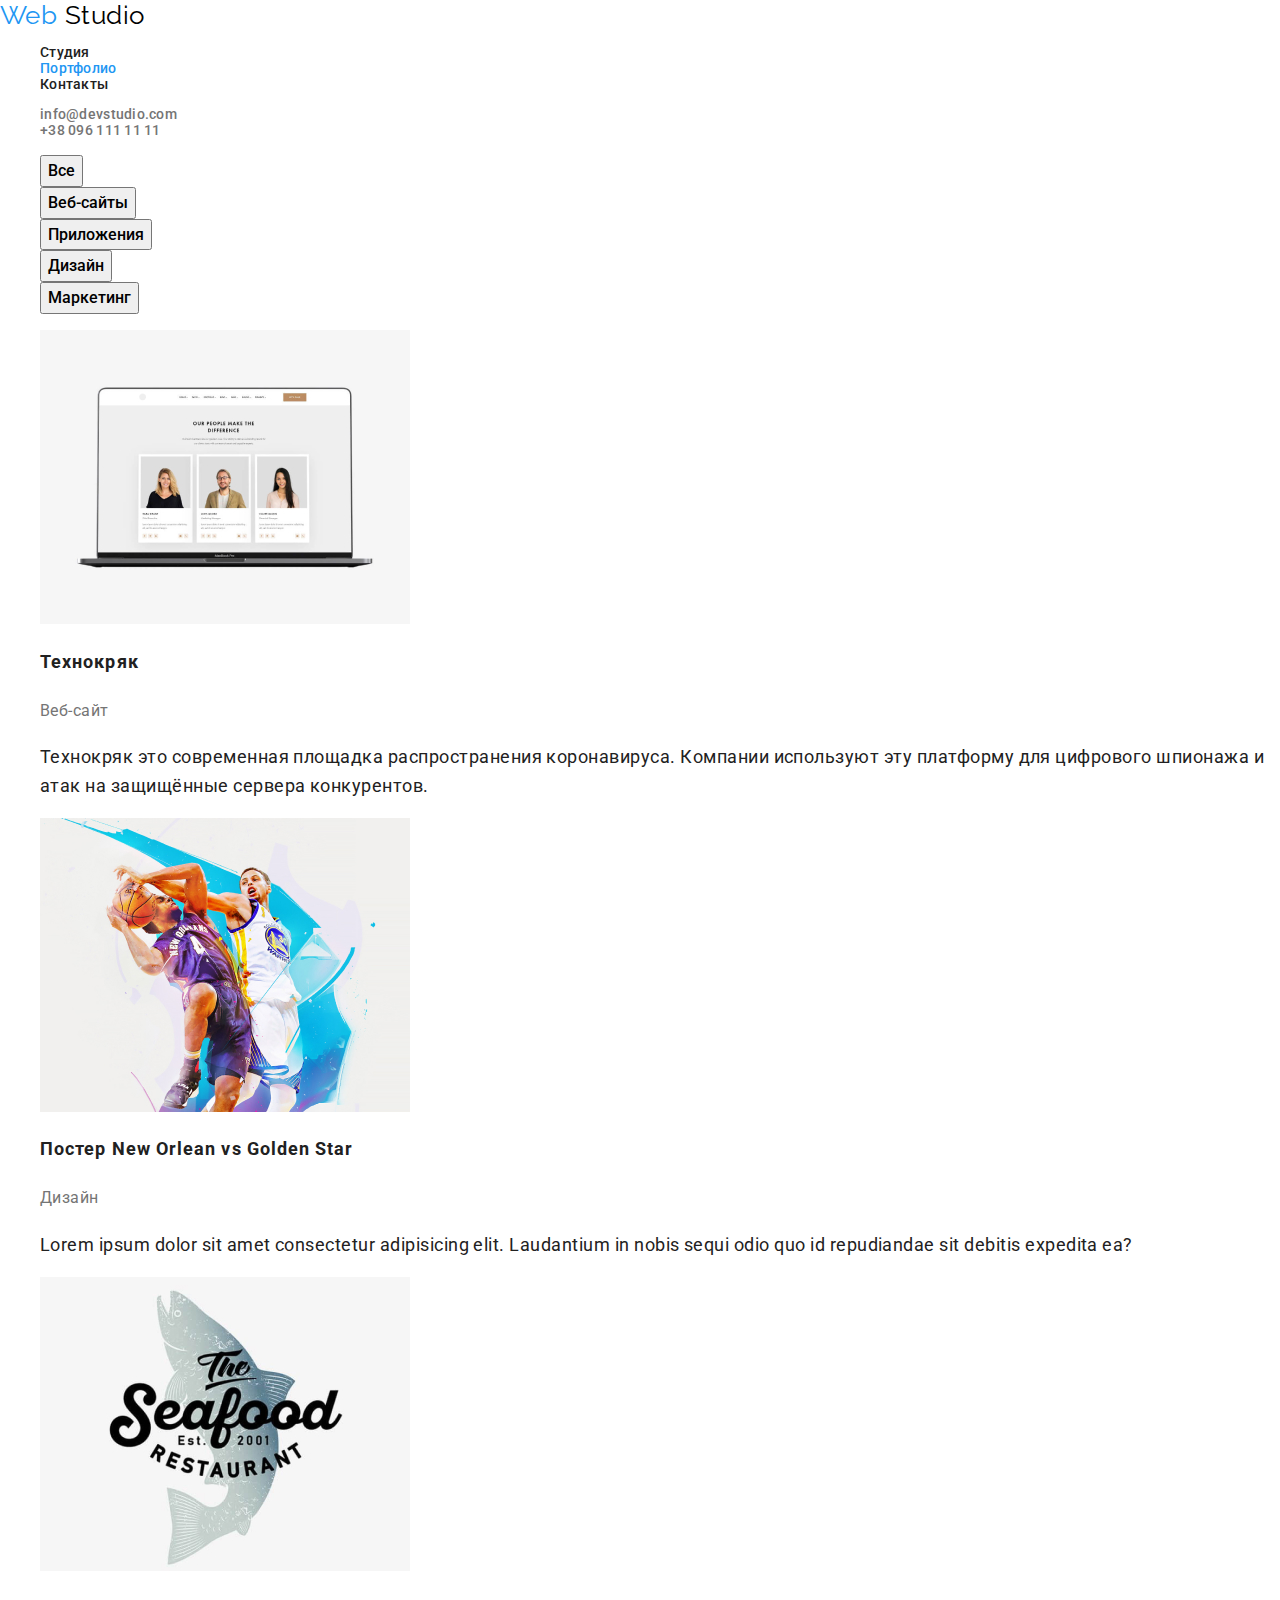
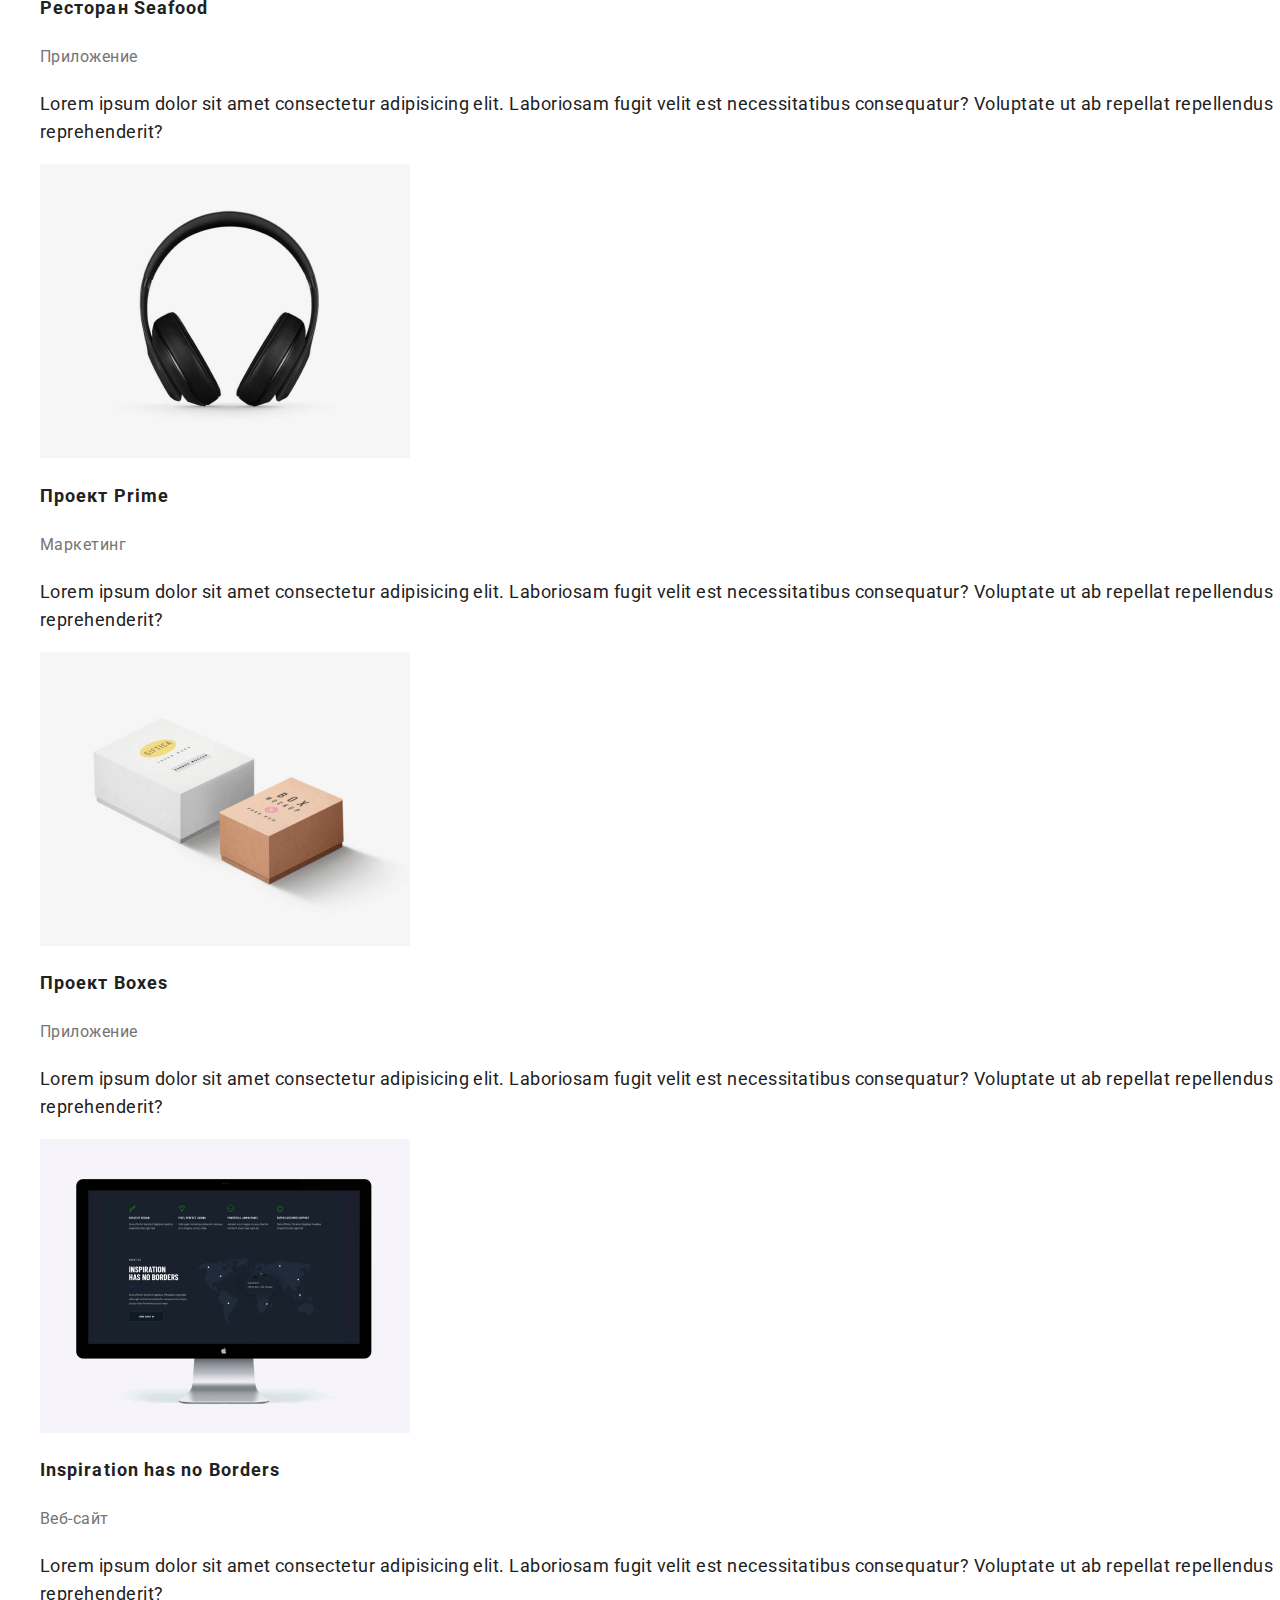
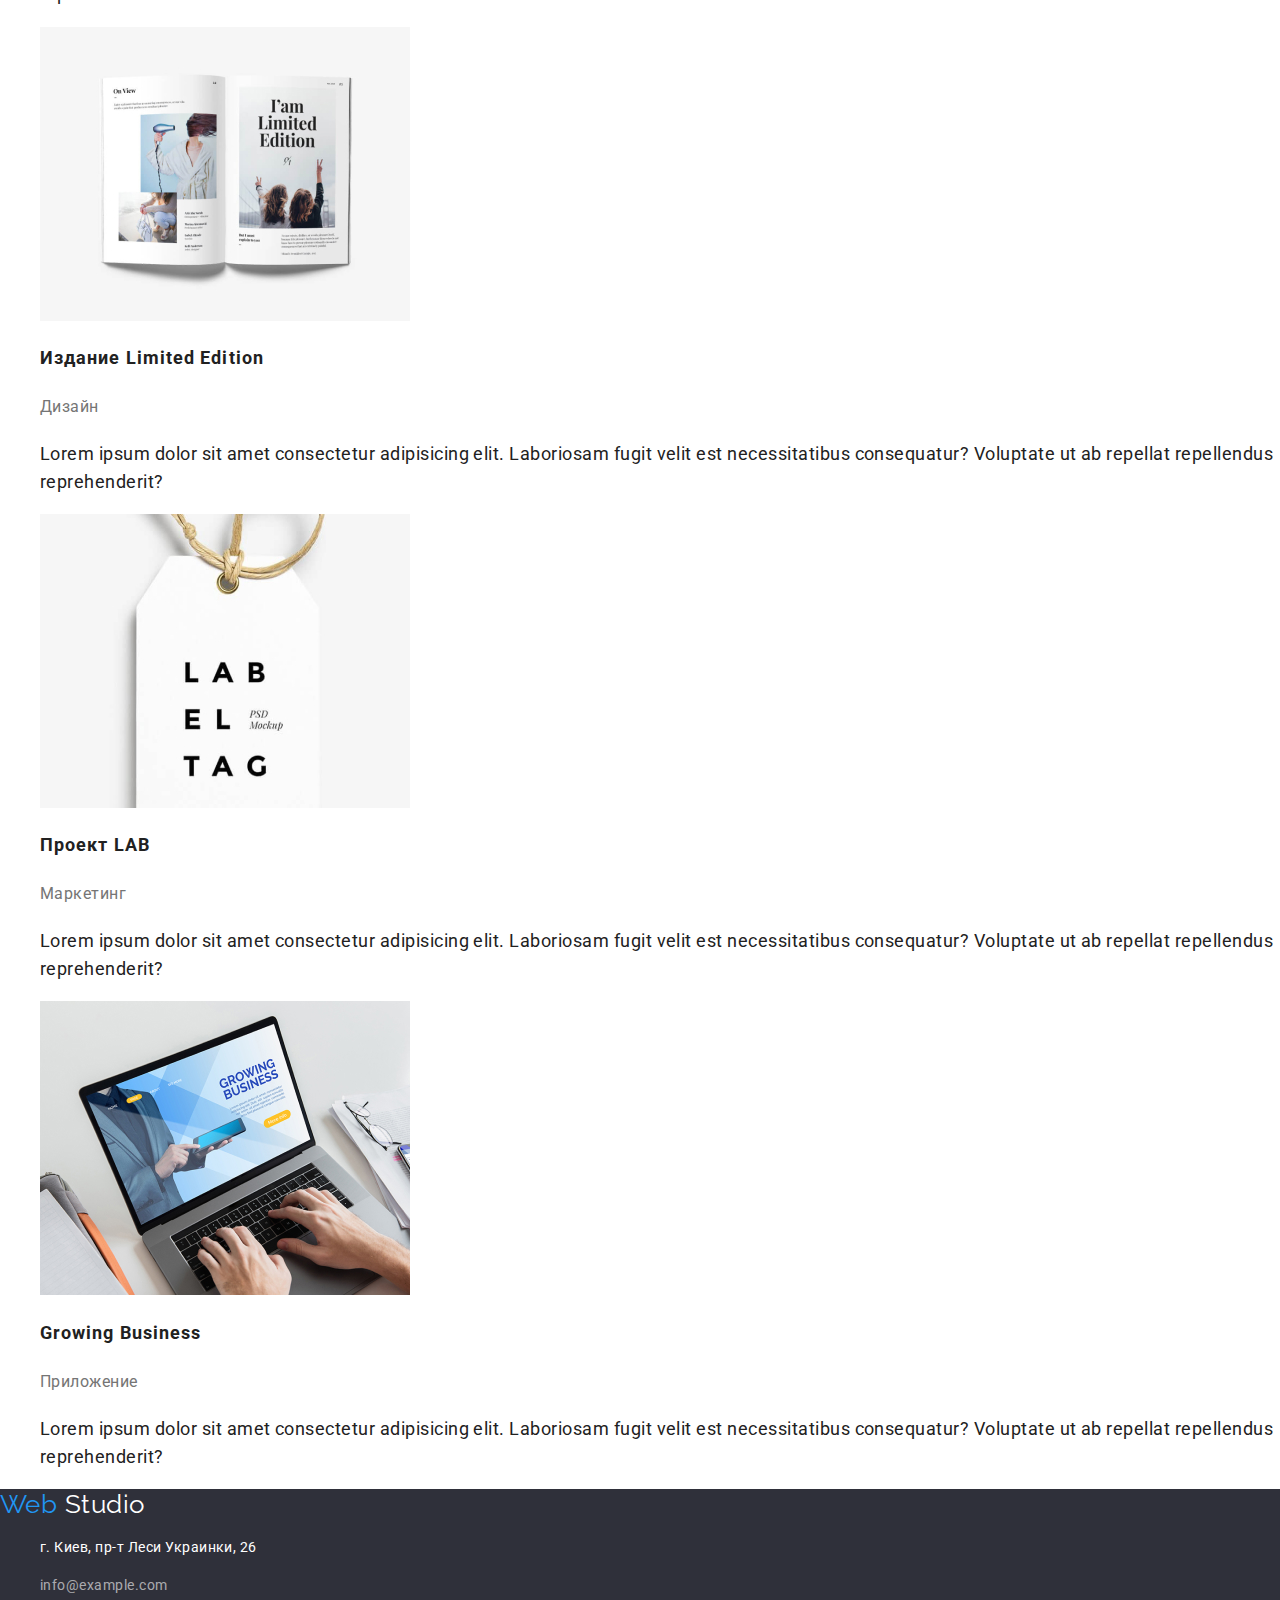
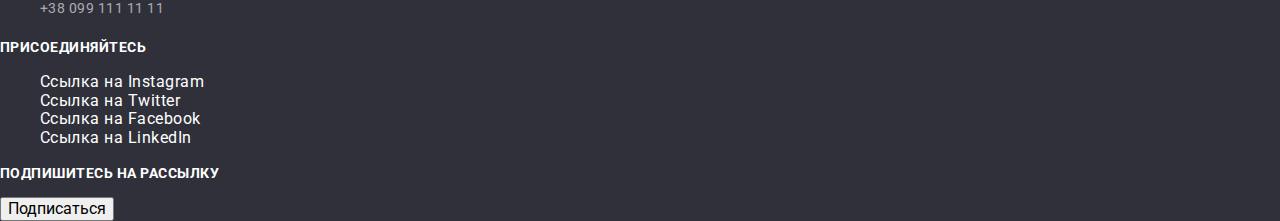
==== portfolio.html @ 8b7484df "Клонировала дз 2" ====
<!DOCTYPE html>
<html lang="ru">
	<head>
		<meta charset="UTF-8" />
		<meta name="viewport" content="width=device-width, initial-scale=1.0" />
		<title>Web Studio</title>
		<link
			href="https://fonts.googleapis.com/css2?family=Raleway:wght@700&family=Roboto:wght@400;500;700;900&display=swap"
			rel="stylesheet"
		/>
		<link rel="stylesheet" href="./css/normalize.css" />
		<link rel="stylesheet" href="./css/style.css" />
	</head>

	<body>
		<!-- Шапка сайта -->
		<header>
			<nav>
				<a href="./" class="logo">
					<span>Web</span>
					Studio
				</a>

				<ul class="nav list">
					<li><a href="./index.html" class="nav-link">Студия</a></li>
					<li><a href="./portfolio.html" class="nav-link current">Портфолио</a></li>
					<li><a href="#" class="nav-link">Контакты</a></li>
				</ul>
			</nav>

			<ul class="contacts list">
				<li>
					<a href="mailto:info@devstudio.com" class="contacts-link">info@devstudio.com</a>
				</li>
				<li>
					<a href="tel:+380961111111" class="contacts-link">+38 096 111 11 11</a>
				</li>
			</ul>
		</header>

		<!-- Основной контент -->
		<main>
			<section>
				<h1 hidden>Портфолио</h1>

				<ul class="list">
					<li><button type="button" class="filter-button">Все</button></li>
					<li><button type="button" class="filter-button">Веб-сайты</button></li>
					<li><button type="button" class="filter-button">Приложения</button></li>
					<li><button type="button" class="filter-button">Дизайн</button></li>
					<li><button type="button" class="filter-button">Маркетинг</button></li>
				</ul>

				<ul class="list">
					<li>
						<a href="#" class="project-card">
							<img src="./img/portfolio/технокряк.jpg" alt="Пример работы Технокряк" width="370" />
							<h2 class="project-title">Технокряк</h2>
							<p class="project-feature">Веб-сайт</p>
							<p class="project-text">
								Технокряк это современная площадка распространения коронавируса. Компании используют эту платформу для
								цифрового шпионажа и атак на защищённые сервера конкурентов.
							</p>
						</a>
					</li>
					<li>
						<a href="#" class="project-card">
							<img
								src="./img/portfolio/постер-new-orlean-vs-golden-star.jpg"
								alt="Пример работы Постер New Orlean vs Golden Star"
								width="370"
							/>
							<h2 class="project-title">Постер New Orlean vs Golden Star</h2>
							<p class="project-feature">Дизайн</p>
							<p class="project-text">
								Lorem ipsum dolor sit amet consectetur adipisicing elit. Laudantium in nobis sequi odio quo id
								repudiandae sit debitis expedita ea?
							</p>
						</a>
					</li>
					<li>
						<a href="#" class="project-card">
							<img src="./img/portfolio/ресторан-seafood.jpg" alt="Пример работы Ресторан Seafood" width="370" />
							<h2 class="project-title">Ресторан Seafood</h2>
							<p class="project-feature">Приложение</p>
							<p class="project-text">
								Lorem ipsum dolor sit amet consectetur adipisicing elit. Laboriosam fugit velit est necessitatibus
								consequatur? Voluptate ut ab repellat repellendus reprehenderit?
							</p>
						</a>
					</li>
					<li>
						<a href="#" class="project-card">
							<img src="./img/portfolio/проект-prime.jpg" alt="Пример работы Проект Prime" width="370" />
							<h2 class="project-title">Проект Prime</h2>
							<p class="project-feature">Маркетинг</p>
							<p class="project-text">
								Lorem ipsum dolor sit amet consectetur adipisicing elit. Laboriosam fugit velit est necessitatibus
								consequatur? Voluptate ut ab repellat repellendus reprehenderit?
							</p>
						</a>
					</li>
					<li>
						<a href="#" class="project-card">
							<img src="./img/portfolio/проект-boxes.jpg" alt="Пример работы Проект Boxes" width="370" />
							<h2 class="project-title">Проект Boxes</h2>
							<p class="project-feature">Приложение</p>
							<p class="project-text">
								Lorem ipsum dolor sit amet consectetur adipisicing elit. Laboriosam fugit velit est necessitatibus
								consequatur? Voluptate ut ab repellat repellendus reprehenderit?
							</p>
						</a>
					</li>
					<li>
						<a href="#" class="project-card">
							<img
								src="./img/portfolio/inspiration-has-no-borders.jpg"
								alt="Пример работы Inspiration has no Borders"
								width="370"
							/>
							<h2 class="project-title">Inspiration has no Borders</h2>
							<p class="project-feature">Веб-сайт</p>
							<p class="project-text">
								Lorem ipsum dolor sit amet consectetur adipisicing elit. Laboriosam fugit velit est necessitatibus
								consequatur? Voluptate ut ab repellat repellendus reprehenderit?
							</p>
						</a>
					</li>
					<li>
						<a href="#" class="project-card">
							<img
								src="./img/portfolio/издание-limited-edition.jpg"
								alt="Пример работы Издание Limited Edition"
								width="370"
							/>
							<h2 class="project-title">Издание Limited Edition</h2>
							<p class="project-feature">Дизайн</p>
							<p class="project-text">
								Lorem ipsum dolor sit amet consectetur adipisicing elit. Laboriosam fugit velit est necessitatibus
								consequatur? Voluptate ut ab repellat repellendus reprehenderit?
							</p>
						</a>
					</li>
					<li>
						<a href="#" class="project-card">
							<img src="./img/portfolio/проект-lab.jpg" alt="Пример работы Проект LAB" width="370" />
							<h2 class="project-title">Проект LAB</h2>
							<p class="project-feature">Маркетинг</p>
							<p class="project-text">
								Lorem ipsum dolor sit amet consectetur adipisicing elit. Laboriosam fugit velit est necessitatibus
								consequatur? Voluptate ut ab repellat repellendus reprehenderit?
							</p>
						</a>
					</li>
					<li>
						<a href="#" class="project-card">
							<img src="./img/portfolio/growing-business.jpg" alt="Пример работы Growing Business" width="370" />
							<h2 class="project-title">Growing Business</h2>
							<p class="project-feature">Приложение</p>
							<p class="project-text">
								Lorem ipsum dolor sit amet consectetur adipisicing elit. Laboriosam fugit velit est necessitatibus
								consequatur? Voluptate ut ab repellat repellendus reprehenderit?
							</p>
						</a>
					</li>
				</ul>
			</section>
		</main>

		<!-- Футер -->
		<footer class="footer">
			<div>
				<a href="./" class="logo">
					<span>Web</span>
					Studio
				</a>

				<address>
					<ul class="list">
						<li>
							<p class="address">г. Киев, пр-т Леси Украинки, 26</p>
						</li>
						<li><a href="mailto:info@example.com" class="address-link">info@example.com</a></li>
						<li><a href="tel:+380991111111" class="address-link">+38 099 111 11 11</a></li>
					</ul>
				</address>
			</div>

			<div>
				<p class="social">Присоединяйтесь</p>
				<ul class="list">
					<li>
						<a href="#" target="_blank" rel="noreferrer noopener" aria-label="Instagram" class="social-link">
							Ссылка на Instagram
						</a>
					</li>
					<li>
						<a href="#" target="_blank" rel="noreferrer noopener" aria-label="Twitter" class="social-link">
							Ссылка на Twitter
						</a>
					</li>
					<li>
						<a href="#" target="_blank" rel="noreferrer noopener" aria-label="Facebook" class="social-link">
							Ссылка на Facebook
						</a>
					</li>
					<li>
						<a href="#" target="_blank" rel="noreferrer noopener" aria-label="LinkedIn" class="social-link">
							Ссылка на LinkedIn
						</a>
					</li>
				</ul>
			</div>

			<div>
				<p class="social">Подпишитесь на рассылку</p>
				<button type="button" class="subscription-button">Подписаться</button>
			</div>
		</footer>
	</body>
</html>
---- css/style.css ----
:root {
	--basic-text-color: #757575;
	--white-text-color: #ffffff;
	--title-text-color: #212121;
	--accent-color: #2196f3;
	--black-accent-logo-color: #000000;
	--footer-contacts-color: rgba(255, 255, 255, 0.6);
	--basic-background-color: #ffffff;
	--accent-background-color: #f5f4fa;
	--footer-background-color: #2f303a;
}

body {
	font-family: "Roboto", sans-serif;
	letter-spacing: 0.03em;

	background-color: var(--basic-background-color);
}

/* Логотип */
.logo {
	font-family: "Raleway", sans-serif;
	font-size: 26px;
	line-height: 1.19;

	text-decoration: none;

	color: var(--black-accent-logo-color);
}

.logo span {
	color: var(--accent-color);
}

footer .logo {
	color: var(--white-text-color);
}

/* Навигация */
.nav,
.contacts {
	font-weight: 500;
	font-size: 14px;
	line-height: 1.14;
	letter-spacing: 0.02em;
}

.list {
	list-style: none;
}

.contacts-link,
.nav-link,
.social-link,
.team-link,
.button {
	text-decoration: none;
}

.nav-link {
	color: var(--title-text-color);
}

.nav-link.current {
	color: var(--accent-color);
}

.contacts-link,
.team-link {
	color: var(--basic-text-color);
}

.nav-link:hover,
.nav-link:focus,
.contacts-link:hover,
.contacts-link:focus,
.team-link:hover,
.team-link:focus,
.clients-link:hover,
.social-link:hover,
.social-link:focus {
	color: var(--accent-color);
}

/* Герой */
.hero,
.footer {
	background: var(--footer-background-color);
}

.hero-title {
	font-weight: 900;
	font-size: 44px;
	line-height: 1.36;

	text-align: center;
	letter-spacing: 0.06em;
	text-transform: uppercase;

	color: var(--white-text-color);
}

.button {
	font-family: inherit;
	font-weight: 700;
	font-size: 16px;
	line-height: 1.87;

	text-align: center;
	letter-spacing: 0.06em;

	color: var(--white-text-color);
	background: var(--accent-color);
}

/* Преимущества */
.advantages-title {
	font-weight: 700;
	font-size: 14px;
	line-height: 1.14;
	text-transform: uppercase;

	color: var(--title-text-color);
}

.advantages-text {
	font-weight: 400;
	font-size: 14px;
	line-height: 1.71;

	color: var(--basic-text-color);
}

/*  Деятельность */
.section-title {
	font-weight: 700;
	font-size: 36px;
	line-height: 1.17;
	text-align: center;

	color: var(--title-text-color);
}

.work-item {
	font-weight: 700;
	font-size: 14px;
	line-height: 1.14;
	text-align: center;
	text-transform: uppercase;

	color: var(--white-text-color);
	background: var(--footer-background-color);
}

/* Наша команда */
.team-name {
	font-weight: 500;
	font-size: 16px;
	line-height: 1.19;

	text-align: center;

	color: var(--title-text-color);
}

.team-specialty {
	font-weight: 400;
	font-size: 16px;
	line-height: 1.19;

	text-align: center;

	color: var(--basic-text-color);
}

/* Страница Портфолио */
.filter-button {
	font-family: inherit;
	font-weight: 500;
	font-size: 16px;
	line-height: 1.62;

	text-align: center;

	color: var(--title-text-colo);
}

.filter-button:hover,
.filter-button:focus {
	color: var(--white-text-color);
	background: var(--accent-color);
}
/* Галлерея Портфолио */

.project-card {
	text-decoration: none;
}
.project-title {
	font-weight: 700;
	font-size: 18px;
	line-height: 2;
	letter-spacing: 0.06em;

	color: var(--title-text-color);
}

.project-feature {
	font-weight: 400;
	font-size: 16px;
	line-height: 1.87;

	color: var(--basic-text-color);
}

.project-text {
	font-weight: 400;
	font-size: 18px;
	line-height: 1.56;

	color: var(--title-text-color);
}

/* Футер */

.address {
	font-style: normal;
	font-weight: 400;
	font-size: 14px;
	line-height: 1.71;

	color: var(--white-text-color);
}

.address-link {
	font-style: normal;
	font-weight: 400;
	font-size: 14px;
	line-height: 1.71;

	text-decoration: none;

	color: rgba(255, 255, 255, 0.6);
}

.social {
	font-weight: 700;
	font-size: 14px;
	line-height: 1.43;
	text-transform: uppercase;

	color: var(--white-text-color);
}

.social-link {
	color: var(--white-text-color);
}
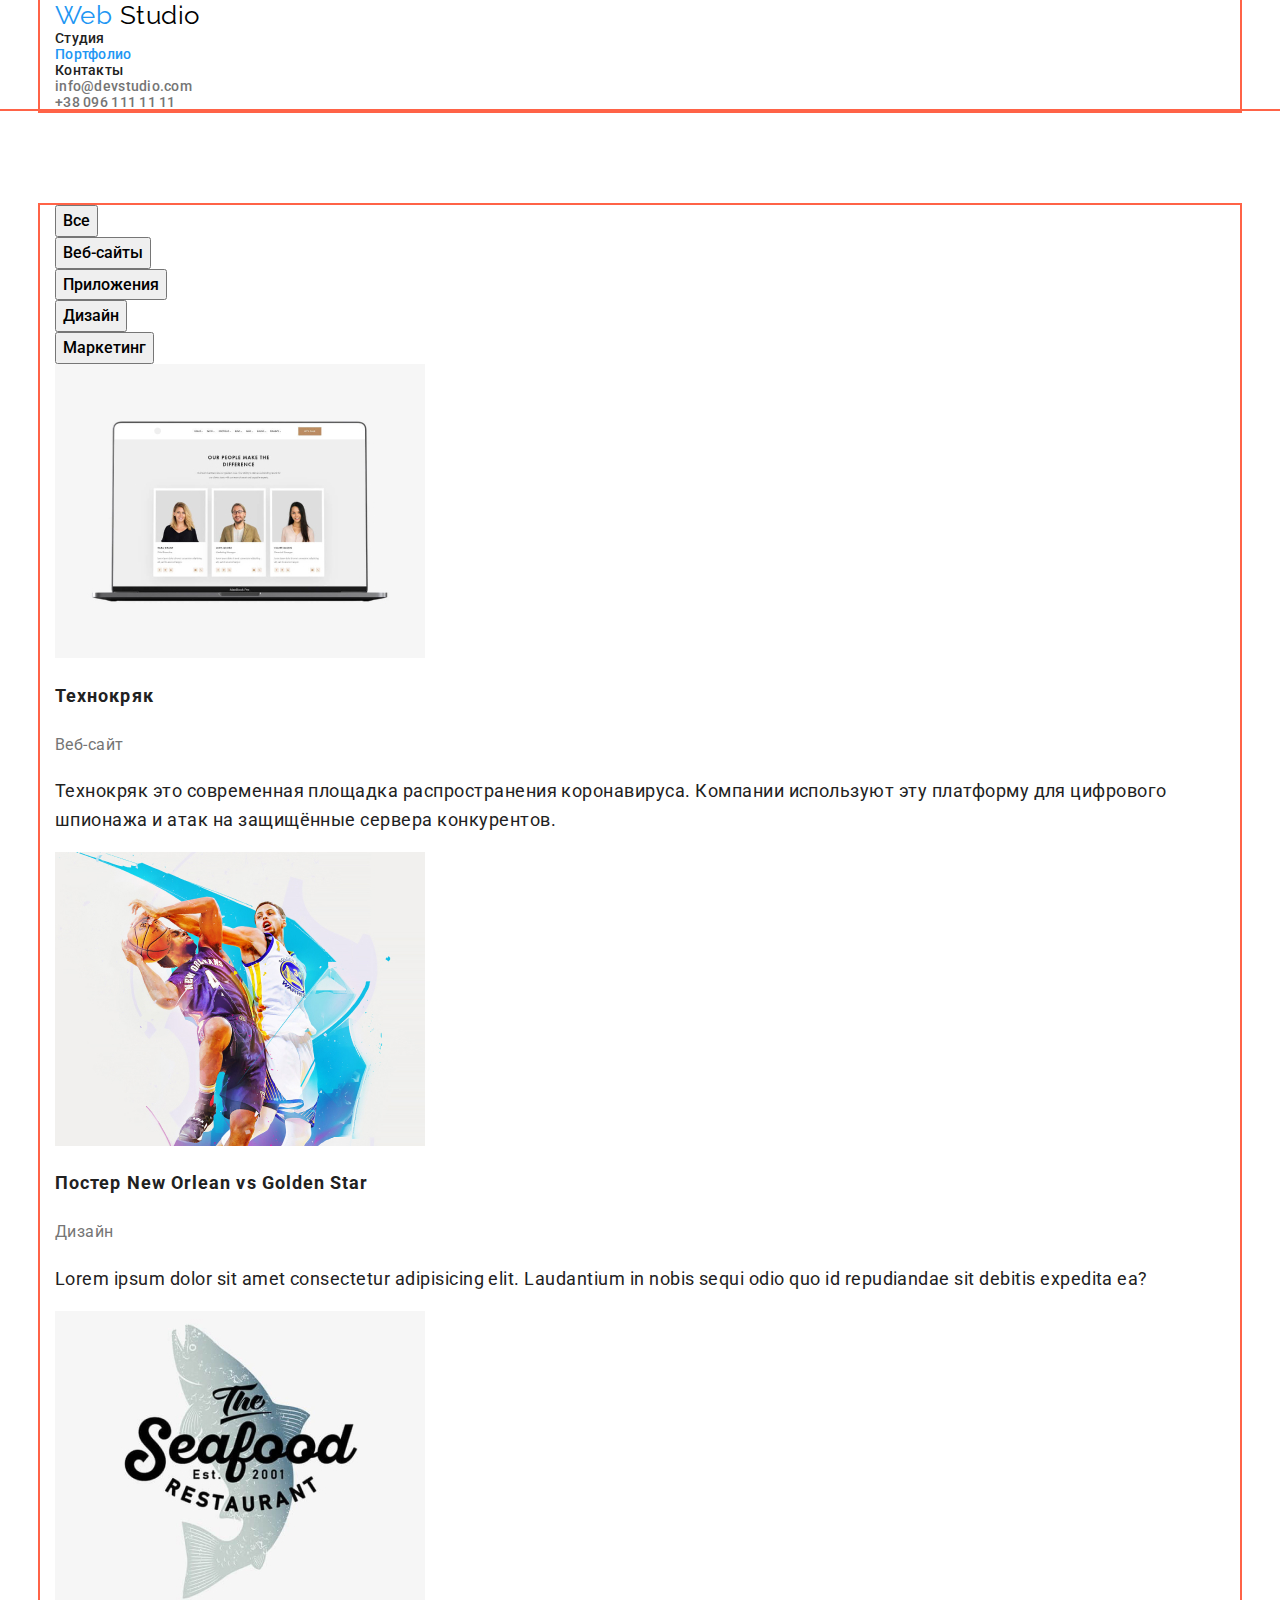
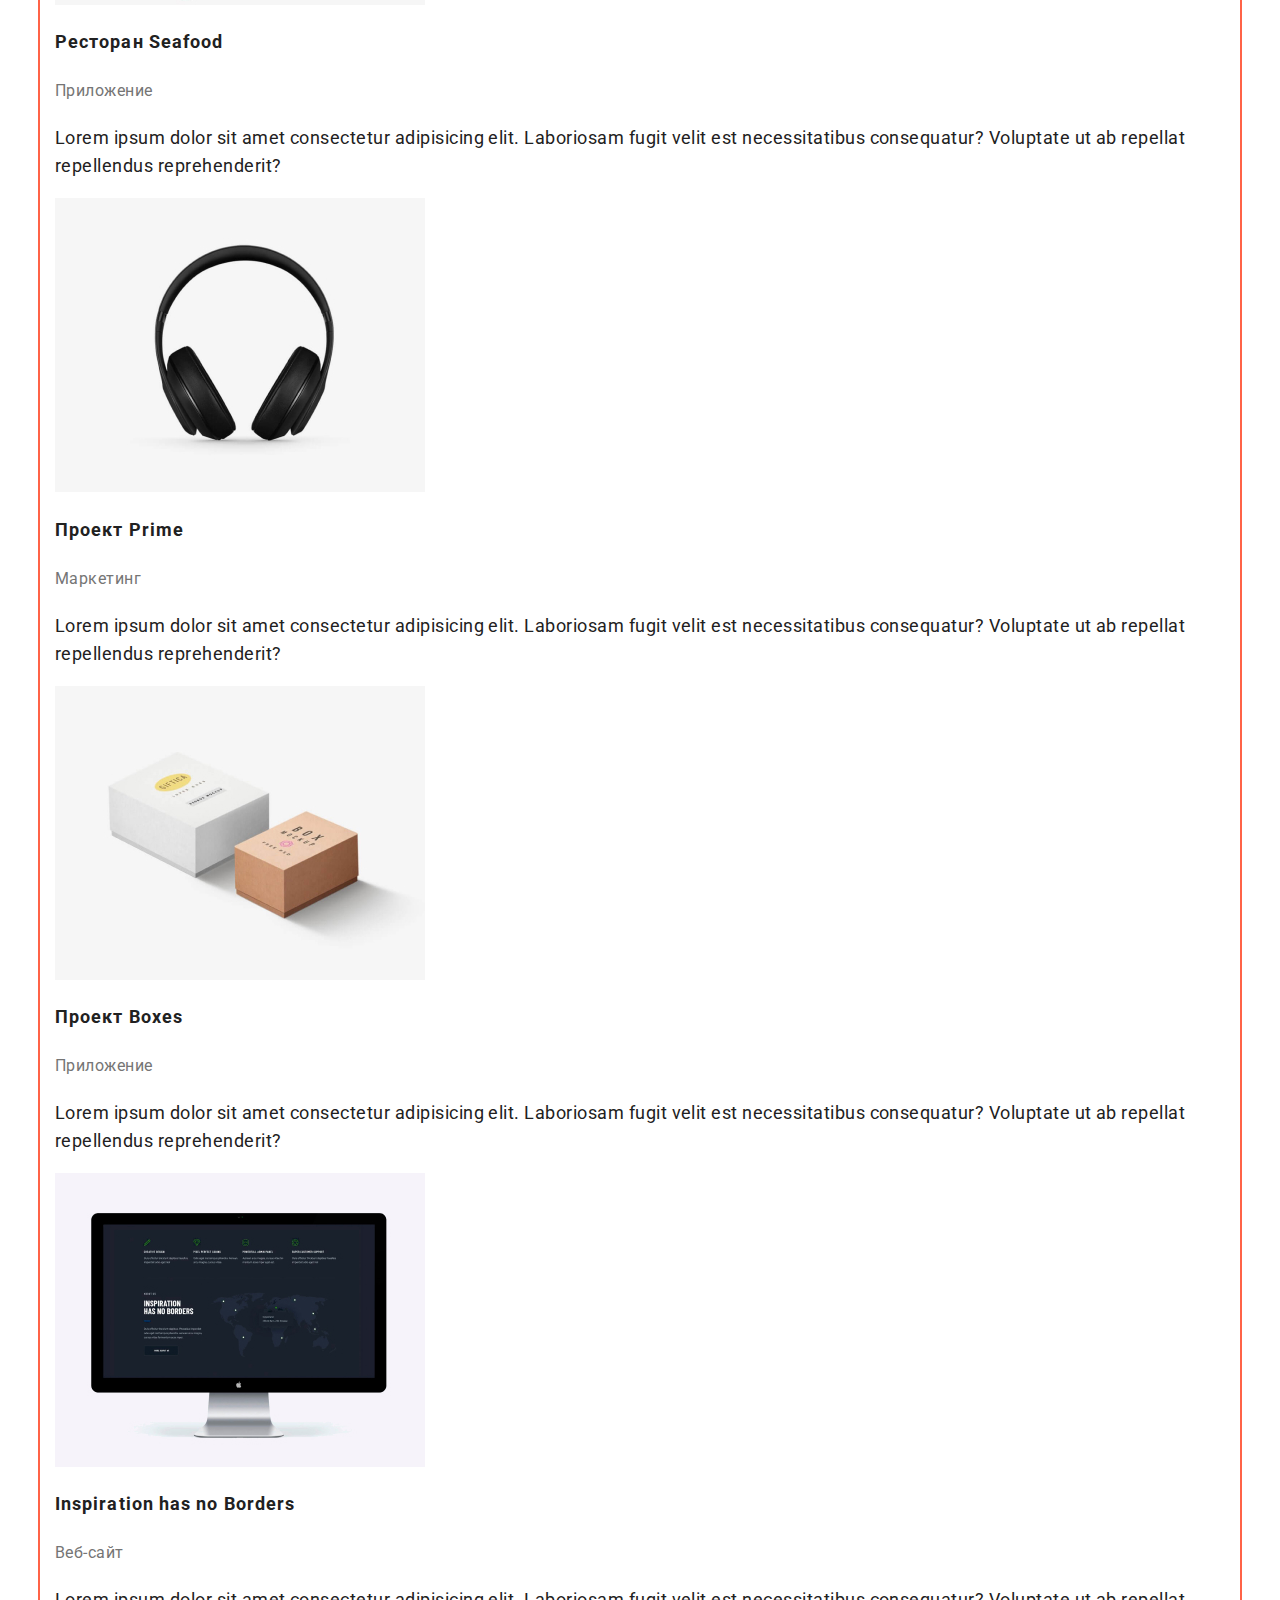
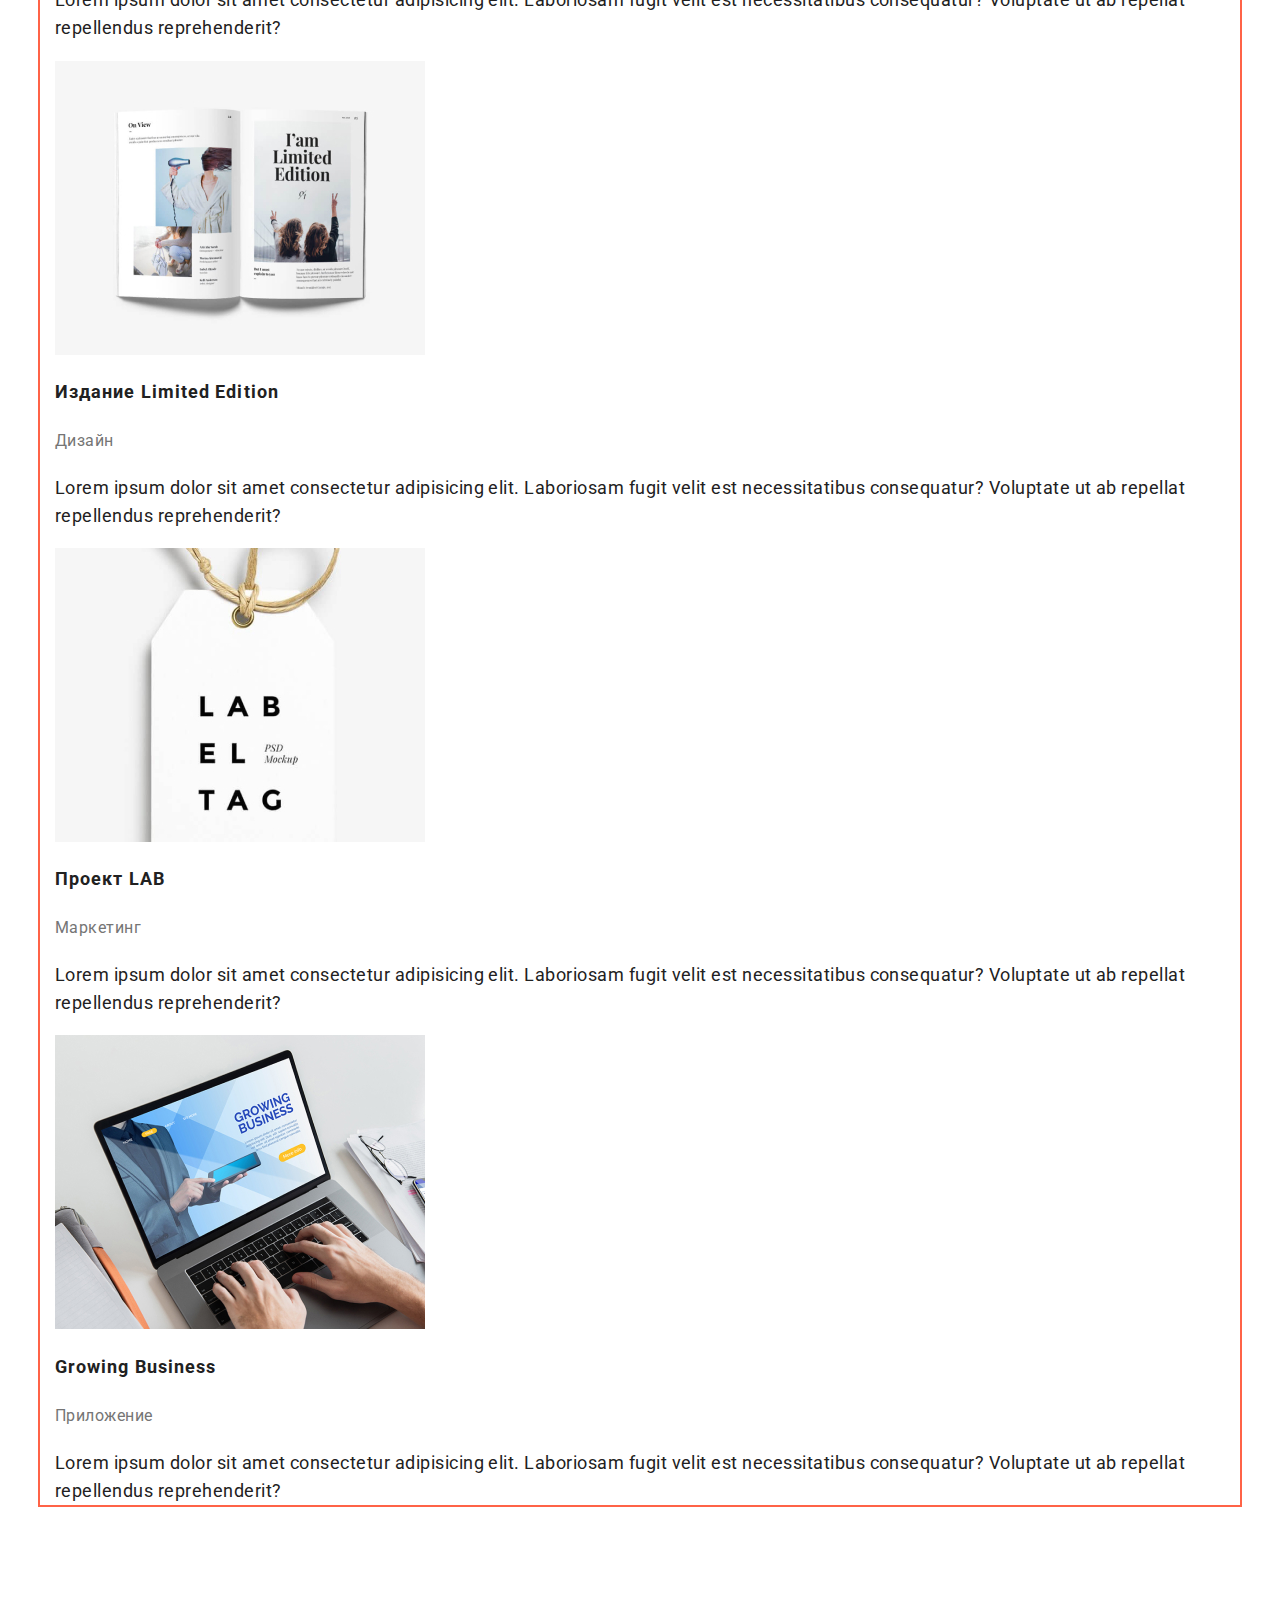
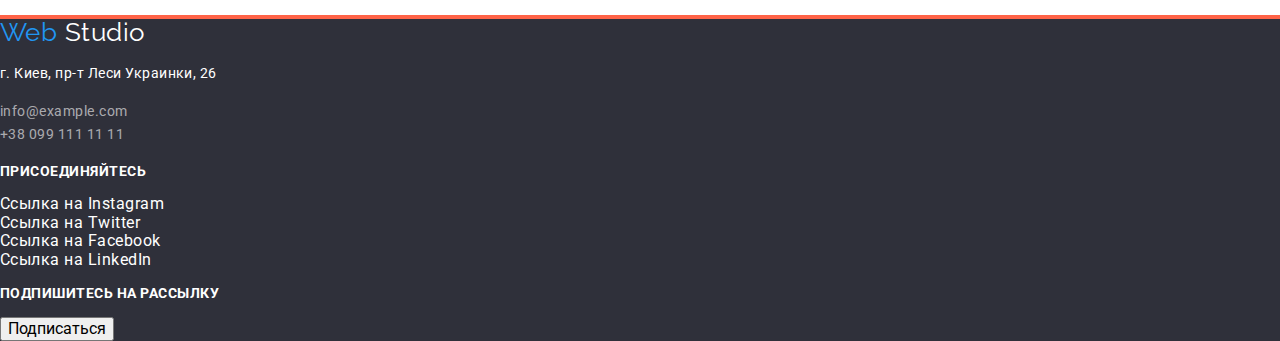
==== commit 47311a52: "Добавила блоки в Портфолио" ====
--- a/portfolio.html
+++ b/portfolio.html
@@ -15,155 +15,186 @@
 	<body>
 		<!-- Шапка сайта -->
 		<header>
-			<nav>
-				<a href="./" class="logo">
-					<span>Web</span>
-					Studio
-				</a>
-
-				<ul class="nav list">
-					<li><a href="./index.html" class="nav-link">Студия</a></li>
-					<li><a href="./portfolio.html" class="nav-link current">Портфолио</a></li>
-					<li><a href="#" class="nav-link">Контакты</a></li>
+			<div class="container">
+				<nav>
+					<a href="./" class="logo">
+						<span>Web</span>
+						Studio
+					</a>
+
+					<ul class="nav list">
+						<li><a href="./index.html" class="nav-link">Студия</a></li>
+						<li><a href="./portfolio.html" class="nav-link current">Портфолио</a></li>
+						<li><a href="#" class="nav-link">Контакты</a></li>
+					</ul>
+				</nav>
+
+				<ul class="contacts list">
+					<li>
+						<a href="mailto:info@devstudio.com" class="contacts-link">info@devstudio.com</a>
+					</li>
+					<li>
+						<a href="tel:+380961111111" class="contacts-link">+38 096 111 11 11</a>
+					</li>
 				</ul>
-			</nav>
-
-			<ul class="contacts list">
-				<li>
-					<a href="mailto:info@devstudio.com" class="contacts-link">info@devstudio.com</a>
-				</li>
-				<li>
-					<a href="tel:+380961111111" class="contacts-link">+38 096 111 11 11</a>
-				</li>
-			</ul>
+			</div>
 		</header>
 
 		<!-- Основной контент -->
 		<main>
 			<section>
-				<h1 hidden>Портфолио</h1>
-
-				<ul class="list">
-					<li><button type="button" class="filter-button">Все</button></li>
-					<li><button type="button" class="filter-button">Веб-сайты</button></li>
-					<li><button type="button" class="filter-button">Приложения</button></li>
-					<li><button type="button" class="filter-button">Дизайн</button></li>
-					<li><button type="button" class="filter-button">Маркетинг</button></li>
-				</ul>
-
-				<ul class="list">
-					<li>
-						<a href="#" class="project-card">
-							<img src="./img/portfolio/технокряк.jpg" alt="Пример работы Технокряк" width="370" />
-							<h2 class="project-title">Технокряк</h2>
-							<p class="project-feature">Веб-сайт</p>
-							<p class="project-text">
-								Технокряк это современная площадка распространения коронавируса. Компании используют эту платформу для
-								цифрового шпионажа и атак на защищённые сервера конкурентов.
-							</p>
-						</a>
-					</li>
-					<li>
-						<a href="#" class="project-card">
-							<img
-								src="./img/portfolio/постер-new-orlean-vs-golden-star.jpg"
-								alt="Пример работы Постер New Orlean vs Golden Star"
-								width="370"
-							/>
-							<h2 class="project-title">Постер New Orlean vs Golden Star</h2>
-							<p class="project-feature">Дизайн</p>
-							<p class="project-text">
-								Lorem ipsum dolor sit amet consectetur adipisicing elit. Laudantium in nobis sequi odio quo id
-								repudiandae sit debitis expedita ea?
-							</p>
-						</a>
-					</li>
-					<li>
-						<a href="#" class="project-card">
-							<img src="./img/portfolio/ресторан-seafood.jpg" alt="Пример работы Ресторан Seafood" width="370" />
-							<h2 class="project-title">Ресторан Seafood</h2>
-							<p class="project-feature">Приложение</p>
-							<p class="project-text">
-								Lorem ipsum dolor sit amet consectetur adipisicing elit. Laboriosam fugit velit est necessitatibus
-								consequatur? Voluptate ut ab repellat repellendus reprehenderit?
-							</p>
-						</a>
-					</li>
-					<li>
-						<a href="#" class="project-card">
-							<img src="./img/portfolio/проект-prime.jpg" alt="Пример работы Проект Prime" width="370" />
-							<h2 class="project-title">Проект Prime</h2>
-							<p class="project-feature">Маркетинг</p>
-							<p class="project-text">
-								Lorem ipsum dolor sit amet consectetur adipisicing elit. Laboriosam fugit velit est necessitatibus
-								consequatur? Voluptate ut ab repellat repellendus reprehenderit?
-							</p>
-						</a>
-					</li>
-					<li>
-						<a href="#" class="project-card">
-							<img src="./img/portfolio/проект-boxes.jpg" alt="Пример работы Проект Boxes" width="370" />
-							<h2 class="project-title">Проект Boxes</h2>
-							<p class="project-feature">Приложение</p>
-							<p class="project-text">
-								Lorem ipsum dolor sit amet consectetur adipisicing elit. Laboriosam fugit velit est necessitatibus
-								consequatur? Voluptate ut ab repellat repellendus reprehenderit?
-							</p>
-						</a>
-					</li>
-					<li>
-						<a href="#" class="project-card">
-							<img
-								src="./img/portfolio/inspiration-has-no-borders.jpg"
-								alt="Пример работы Inspiration has no Borders"
-								width="370"
-							/>
-							<h2 class="project-title">Inspiration has no Borders</h2>
-							<p class="project-feature">Веб-сайт</p>
-							<p class="project-text">
-								Lorem ipsum dolor sit amet consectetur adipisicing elit. Laboriosam fugit velit est necessitatibus
-								consequatur? Voluptate ut ab repellat repellendus reprehenderit?
-							</p>
-						</a>
-					</li>
-					<li>
-						<a href="#" class="project-card">
-							<img
-								src="./img/portfolio/издание-limited-edition.jpg"
-								alt="Пример работы Издание Limited Edition"
-								width="370"
-							/>
-							<h2 class="project-title">Издание Limited Edition</h2>
-							<p class="project-feature">Дизайн</p>
-							<p class="project-text">
-								Lorem ipsum dolor sit amet consectetur adipisicing elit. Laboriosam fugit velit est necessitatibus
-								consequatur? Voluptate ut ab repellat repellendus reprehenderit?
-							</p>
-						</a>
-					</li>
-					<li>
-						<a href="#" class="project-card">
-							<img src="./img/portfolio/проект-lab.jpg" alt="Пример работы Проект LAB" width="370" />
-							<h2 class="project-title">Проект LAB</h2>
-							<p class="project-feature">Маркетинг</p>
-							<p class="project-text">
-								Lorem ipsum dolor sit amet consectetur adipisicing elit. Laboriosam fugit velit est necessitatibus
-								consequatur? Voluptate ut ab repellat repellendus reprehenderit?
-							</p>
-						</a>
-					</li>
-					<li>
-						<a href="#" class="project-card">
-							<img src="./img/portfolio/growing-business.jpg" alt="Пример работы Growing Business" width="370" />
-							<h2 class="project-title">Growing Business</h2>
-							<p class="project-feature">Приложение</p>
-							<p class="project-text">
-								Lorem ipsum dolor sit amet consectetur adipisicing elit. Laboriosam fugit velit est necessitatibus
-								consequatur? Voluptate ut ab repellat repellendus reprehenderit?
-							</p>
-						</a>
-					</li>
-				</ul>
+				<div class="container">
+					<h1 hidden>Портфолио</h1>
+
+					<ul class="list">
+						<li><button type="button" class="filter-button">Все</button></li>
+						<li><button type="button" class="filter-button">Веб-сайты</button></li>
+						<li><button type="button" class="filter-button">Приложения</button></li>
+						<li><button type="button" class="filter-button">Дизайн</button></li>
+						<li><button type="button" class="filter-button">Маркетинг</button></li>
+					</ul>
+
+					<ul class="list">
+						<li>
+							<a href="#" class="project-card">
+								<img src="./img/portfolio/технокряк.jpg" alt="Пример работы Технокряк" width="370" />
+
+								<div class="project-caption">
+									<h2 class="project-title">Технокряк</h2>
+									<p class="project-feature">Веб-сайт</p>
+									<p class="project-text">
+										Технокряк это современная площадка распространения коронавируса. Компании используют эту платформу
+										для цифрового шпионажа и атак на защищённые сервера конкурентов.
+									</p>
+								</div>
+							</a>
+						</li>
+						<li>
+							<a href="#" class="project-card">
+								<img
+									src="./img/portfolio/постер-new-orlean-vs-golden-star.jpg"
+									alt="Пример работы Постер New Orlean vs Golden Star"
+									width="370"
+								/>
+
+								<div class="project-caption">
+									<h2 class="project-title">Постер New Orlean vs Golden Star</h2>
+									<p class="project-feature">Дизайн</p>
+									<p class="project-text">
+										Lorem ipsum dolor sit amet consectetur adipisicing elit. Laudantium in nobis sequi odio quo id
+										repudiandae sit debitis expedita ea?
+									</p>
+								</div>
+							</a>
+						</li>
+						<li>
+							<a href="#" class="project-card">
+								<img src="./img/portfolio/ресторан-seafood.jpg" alt="Пример работы Ресторан Seafood" width="370" />
+
+								<div class="project-caption">
+									<h2 class="project-title">Ресторан Seafood</h2>
+									<p class="project-feature">Приложение</p>
+									<p class="project-text">
+										Lorem ipsum dolor sit amet consectetur adipisicing elit. Laboriosam fugit velit est necessitatibus
+										consequatur? Voluptate ut ab repellat repellendus reprehenderit?
+									</p>
+								</div>
+							</a>
+						</li>
+						<li>
+							<a href="#" class="project-card">
+								<img src="./img/portfolio/проект-prime.jpg" alt="Пример работы Проект Prime" width="370" />
+
+								<div class="project-caption">
+									<h2 class="project-title">Проект Prime</h2>
+									<p class="project-feature">Маркетинг</p>
+									<p class="project-text">
+										Lorem ipsum dolor sit amet consectetur adipisicing elit. Laboriosam fugit velit est necessitatibus
+										consequatur? Voluptate ut ab repellat repellendus reprehenderit?
+									</p>
+								</div>
+							</a>
+						</li>
+						<li>
+							<a href="#" class="project-card">
+								<img src="./img/portfolio/проект-boxes.jpg" alt="Пример работы Проект Boxes" width="370" />
+
+								<div class="project-caption">
+									<h2 class="project-title">Проект Boxes</h2>
+									<p class="project-feature">Приложение</p>
+									<p class="project-text">
+										Lorem ipsum dolor sit amet consectetur adipisicing elit. Laboriosam fugit velit est necessitatibus
+										consequatur? Voluptate ut ab repellat repellendus reprehenderit?
+									</p>
+								</div>
+							</a>
+						</li>
+						<li>
+							<a href="#" class="project-card">
+								<img
+									src="./img/portfolio/inspiration-has-no-borders.jpg"
+									alt="Пример работы Inspiration has no Borders"
+									width="370"
+								/>
+
+								<div class="project-caption">
+									<h2 class="project-title">Inspiration has no Borders</h2>
+									<p class="project-feature">Веб-сайт</p>
+									<p class="project-text">
+										Lorem ipsum dolor sit amet consectetur adipisicing elit. Laboriosam fugit velit est necessitatibus
+										consequatur? Voluptate ut ab repellat repellendus reprehenderit?
+									</p>
+								</div>
+							</a>
+						</li>
+						<li>
+							<a href="#" class="project-card">
+								<img
+									src="./img/portfolio/издание-limited-edition.jpg"
+									alt="Пример работы Издание Limited Edition"
+									width="370"
+								/>
+
+								<div class="project-caption">
+									<h2 class="project-title">Издание Limited Edition</h2>
+									<p class="project-feature">Дизайн</p>
+									<p class="project-text">
+										Lorem ipsum dolor sit amet consectetur adipisicing elit. Laboriosam fugit velit est necessitatibus
+										consequatur? Voluptate ut ab repellat repellendus reprehenderit?
+									</p>
+								</div>
+							</a>
+						</li>
+						<li>
+							<a href="#" class="project-card">
+								<img src="./img/portfolio/проект-lab.jpg" alt="Пример работы Проект LAB" width="370" />
+
+								<div class="project-caption">
+									<h2 class="project-title">Проект LAB</h2>
+									<p class="project-feature">Маркетинг</p>
+									<p class="project-text">
+										Lorem ipsum dolor sit amet consectetur adipisicing elit. Laboriosam fugit velit est necessitatibus
+										consequatur? Voluptate ut ab repellat repellendus reprehenderit?
+									</p>
+								</div>
+							</a>
+						</li>
+						<li>
+							<a href="#" class="project-card">
+								<img src="./img/portfolio/growing-business.jpg" alt="Пример работы Growing Business" width="370" />
+
+								<div class="project-caption">
+									<h2 class="project-title">Growing Business</h2>
+									<p class="project-feature">Приложение</p>
+									<p class="project-text">
+										Lorem ipsum dolor sit amet consectetur adipisicing elit. Laboriosam fugit velit est necessitatibus
+										consequatur? Voluptate ut ab repellat repellendus reprehenderit?
+									</p>
+								</div>
+							</a>
+						</li>
+					</ul>
+				</div>
 			</section>
 		</main>
 
--- a/css/style.css
+++ b/css/style.css
@@ -10,6 +10,16 @@
 	--footer-background-color: #2f303a;
 }
 
+html {
+	box-sizing: border-box;
+}
+
+*,
+*::before,
+*::after {
+	box-sizing: inherit;
+}
+
 body {
 	font-family: "Roboto", sans-serif;
 	letter-spacing: 0.03em;
@@ -17,6 +27,13 @@
 	background-color: var(--basic-background-color);
 }
 
+.container {
+	outline: 2px solid tomato;
+	width: 1200px;
+	padding: 0 15px;
+	margin-left: auto;
+	margin-right: auto;
+}
 /* Логотип */
 .logo {
 	font-family: "Raleway", sans-serif;
@@ -46,6 +63,8 @@
 }
 
 .list {
+	padding: 0;
+	margin: 0;
 	list-style: none;
 }
 
@@ -83,17 +102,21 @@
 }
 
 /* Герой */
-.hero,
-.footer {
+.hero {
+	text-align: center;
 	background: var(--footer-background-color);
-}
-
+	outline: 2px solid tomato;
+}
+section.hero {
+	padding: 200px 0;
+}
 .hero-title {
+	margin-top: 0;
+	margin-bottom: 30px;
 	font-weight: 900;
 	font-size: 44px;
 	line-height: 1.36;
 
-	text-align: center;
 	letter-spacing: 0.06em;
 	text-transform: uppercase;
 
@@ -101,6 +124,12 @@
 }
 
 .button {
+	display: inline-block;
+	min-width: 200px;
+	padding: 10px 32px;
+	border-radius: 4px;
+	border: 1px solid transparent;
+
 	font-family: inherit;
 	font-weight: 700;
 	font-size: 16px;
@@ -114,7 +143,20 @@
 }
 
 /* Преимущества */
+.section-title.advantages {
+	display: none;
+}
+
+section {
+	padding-top: 94px;
+	padding-bottom: 94px;
+	outline: 2px solid tomato;
+}
+
 .advantages-title {
+	margin-top: 30px;
+	margin-bottom: 10px;
+
 	font-weight: 700;
 	font-size: 14px;
 	line-height: 1.14;
@@ -124,6 +166,9 @@
 }
 
 .advantages-text {
+	margin: 0;
+	padding: 0;
+
 	font-weight: 400;
 	font-size: 14px;
 	line-height: 1.71;
@@ -133,6 +178,9 @@
 
 /*  Деятельность */
 .section-title {
+	margin-top: 0;
+	margin-bottom: 50px;
+
 	font-weight: 700;
 	font-size: 36px;
 	line-height: 1.17;
@@ -153,7 +201,18 @@
 }
 
 /* Наша команда */
+
+.section.team {
+	/* margin-top: 94px;
+	margin-bottom: 94px; */
+
+	background-color: var(--accent-background-color);
+}
+
 .team-name {
+	margin-top: 30px;
+	margin-bottom: 10px;
+
 	font-weight: 500;
 	font-size: 16px;
 	line-height: 1.19;
@@ -164,6 +223,9 @@
 }
 
 .team-specialty {
+	margin-top: 0;
+	margin-bottom: 16px;
+
 	font-weight: 400;
 	font-size: 16px;
 	line-height: 1.19;
@@ -222,6 +284,11 @@
 
 /* Футер */
 
+.footer {
+	background: var(--footer-background-color);
+	outline: 2px solid tomato;
+}
+
 .address {
 	font-style: normal;
 	font-weight: 400;
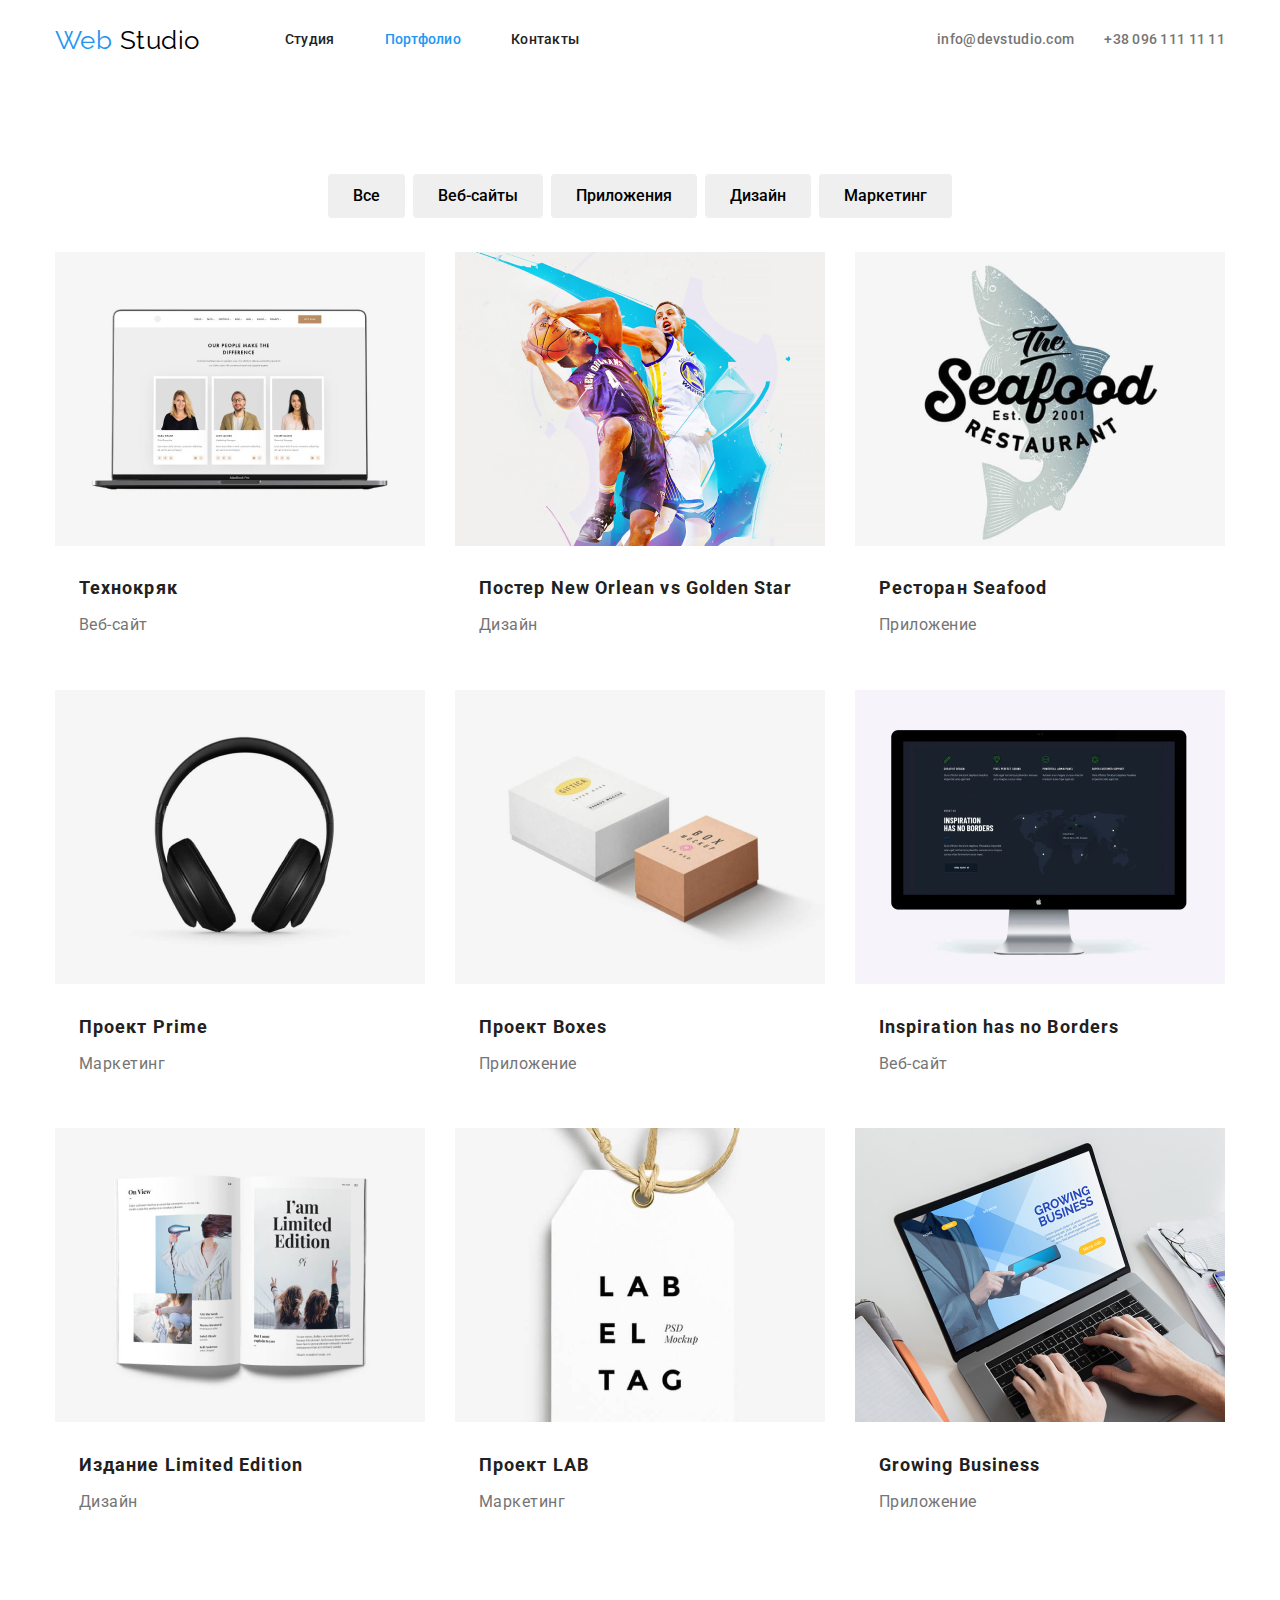
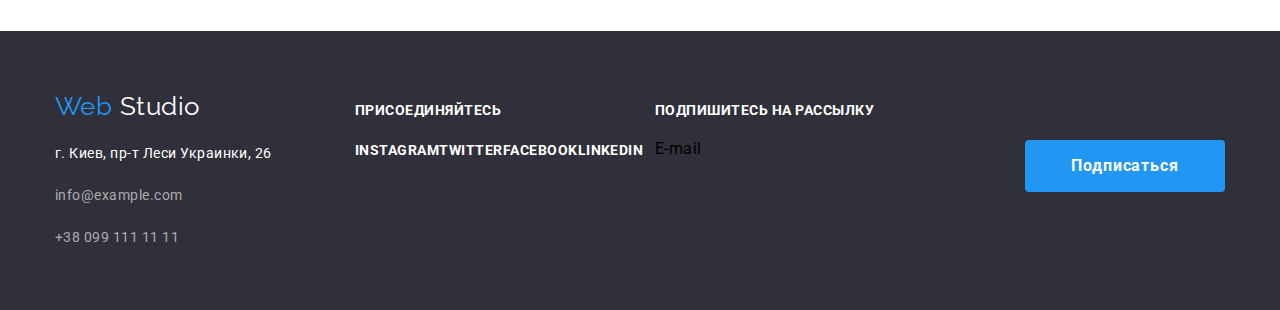
==== commit 6b8fd35b: "Добавила Флексы" ====
--- a/portfolio.html
+++ b/portfolio.html
@@ -14,26 +14,32 @@
 
 	<body>
 		<!-- Шапка сайта -->
-		<header>
-			<div class="container">
-				<nav>
+		<header class="page-header">
+			<div class="container main-nav">
+				<nav class="navigation">
 					<a href="./" class="logo">
 						<span>Web</span>
 						Studio
 					</a>
 
 					<ul class="nav list">
-						<li><a href="./index.html" class="nav-link">Студия</a></li>
-						<li><a href="./portfolio.html" class="nav-link current">Портфолио</a></li>
-						<li><a href="#" class="nav-link">Контакты</a></li>
+						<li class="item">
+							<a href="./index.html" class="nav-link">Студия</a>
+						</li>
+						<li class="item">
+							<a href="./portfolio.html" class="nav-link current">Портфолио</a>
+						</li>
+						<li class="item">
+							<a href="#" class="nav-link">Контакты</a>
+						</li>
 					</ul>
 				</nav>
 
 				<ul class="contacts list">
-					<li>
+					<li class="item">
 						<a href="mailto:info@devstudio.com" class="contacts-link">info@devstudio.com</a>
 					</li>
-					<li>
+					<li class="item">
 						<a href="tel:+380961111111" class="contacts-link">+38 096 111 11 11</a>
 					</li>
 				</ul>
@@ -44,208 +50,221 @@
 		<main>
 			<section>
 				<div class="container">
-					<h1 hidden>Портфолио</h1>
-
-					<ul class="list">
-						<li><button type="button" class="filter-button">Все</button></li>
-						<li><button type="button" class="filter-button">Веб-сайты</button></li>
-						<li><button type="button" class="filter-button">Приложения</button></li>
-						<li><button type="button" class="filter-button">Дизайн</button></li>
-						<li><button type="button" class="filter-button">Маркетинг</button></li>
-					</ul>
-
-					<ul class="list">
-						<li>
-							<a href="#" class="project-card">
-								<img src="./img/portfolio/технокряк.jpg" alt="Пример работы Технокряк" width="370" />
-
-								<div class="project-caption">
-									<h2 class="project-title">Технокряк</h2>
-									<p class="project-feature">Веб-сайт</p>
-									<p class="project-text">
-										Технокряк это современная площадка распространения коронавируса. Компании используют эту платформу
-										для цифрового шпионажа и атак на защищённые сервера конкурентов.
-									</p>
-								</div>
-							</a>
-						</li>
-						<li>
-							<a href="#" class="project-card">
-								<img
-									src="./img/portfolio/постер-new-orlean-vs-golden-star.jpg"
-									alt="Пример работы Постер New Orlean vs Golden Star"
-									width="370"
-								/>
-
-								<div class="project-caption">
-									<h2 class="project-title">Постер New Orlean vs Golden Star</h2>
-									<p class="project-feature">Дизайн</p>
-									<p class="project-text">
-										Lorem ipsum dolor sit amet consectetur adipisicing elit. Laudantium in nobis sequi odio quo id
-										repudiandae sit debitis expedita ea?
-									</p>
-								</div>
-							</a>
-						</li>
-						<li>
-							<a href="#" class="project-card">
-								<img src="./img/portfolio/ресторан-seafood.jpg" alt="Пример работы Ресторан Seafood" width="370" />
-
-								<div class="project-caption">
-									<h2 class="project-title">Ресторан Seafood</h2>
-									<p class="project-feature">Приложение</p>
-									<p class="project-text">
-										Lorem ipsum dolor sit amet consectetur adipisicing elit. Laboriosam fugit velit est necessitatibus
-										consequatur? Voluptate ut ab repellat repellendus reprehenderit?
-									</p>
-								</div>
-							</a>
-						</li>
-						<li>
-							<a href="#" class="project-card">
-								<img src="./img/portfolio/проект-prime.jpg" alt="Пример работы Проект Prime" width="370" />
-
-								<div class="project-caption">
-									<h2 class="project-title">Проект Prime</h2>
-									<p class="project-feature">Маркетинг</p>
-									<p class="project-text">
-										Lorem ipsum dolor sit amet consectetur adipisicing elit. Laboriosam fugit velit est necessitatibus
-										consequatur? Voluptate ut ab repellat repellendus reprehenderit?
-									</p>
-								</div>
-							</a>
-						</li>
-						<li>
-							<a href="#" class="project-card">
-								<img src="./img/portfolio/проект-boxes.jpg" alt="Пример работы Проект Boxes" width="370" />
-
-								<div class="project-caption">
-									<h2 class="project-title">Проект Boxes</h2>
-									<p class="project-feature">Приложение</p>
-									<p class="project-text">
-										Lorem ipsum dolor sit amet consectetur adipisicing elit. Laboriosam fugit velit est necessitatibus
-										consequatur? Voluptate ut ab repellat repellendus reprehenderit?
-									</p>
-								</div>
-							</a>
-						</li>
-						<li>
-							<a href="#" class="project-card">
-								<img
-									src="./img/portfolio/inspiration-has-no-borders.jpg"
-									alt="Пример работы Inspiration has no Borders"
-									width="370"
-								/>
-
-								<div class="project-caption">
-									<h2 class="project-title">Inspiration has no Borders</h2>
-									<p class="project-feature">Веб-сайт</p>
-									<p class="project-text">
-										Lorem ipsum dolor sit amet consectetur adipisicing elit. Laboriosam fugit velit est necessitatibus
-										consequatur? Voluptate ut ab repellat repellendus reprehenderit?
-									</p>
-								</div>
-							</a>
-						</li>
-						<li>
-							<a href="#" class="project-card">
-								<img
-									src="./img/portfolio/издание-limited-edition.jpg"
-									alt="Пример работы Издание Limited Edition"
-									width="370"
-								/>
-
-								<div class="project-caption">
-									<h2 class="project-title">Издание Limited Edition</h2>
-									<p class="project-feature">Дизайн</p>
-									<p class="project-text">
-										Lorem ipsum dolor sit amet consectetur adipisicing elit. Laboriosam fugit velit est necessitatibus
-										consequatur? Voluptate ut ab repellat repellendus reprehenderit?
-									</p>
-								</div>
-							</a>
-						</li>
-						<li>
-							<a href="#" class="project-card">
-								<img src="./img/portfolio/проект-lab.jpg" alt="Пример работы Проект LAB" width="370" />
-
-								<div class="project-caption">
-									<h2 class="project-title">Проект LAB</h2>
-									<p class="project-feature">Маркетинг</p>
-									<p class="project-text">
-										Lorem ipsum dolor sit amet consectetur adipisicing elit. Laboriosam fugit velit est necessitatibus
-										consequatur? Voluptate ut ab repellat repellendus reprehenderit?
-									</p>
-								</div>
-							</a>
-						</li>
-						<li>
-							<a href="#" class="project-card">
-								<img src="./img/portfolio/growing-business.jpg" alt="Пример работы Growing Business" width="370" />
-
-								<div class="project-caption">
-									<h2 class="project-title">Growing Business</h2>
-									<p class="project-feature">Приложение</p>
-									<p class="project-text">
-										Lorem ipsum dolor sit amet consectetur adipisicing elit. Laboriosam fugit velit est necessitatibus
-										consequatur? Voluptate ut ab repellat repellendus reprehenderit?
-									</p>
-								</div>
-							</a>
-						</li>
-					</ul>
+					<h1 class="section-title visually-hidden">Портфолио</h1>
+
+					<div class="filter-container">
+						<ul class="list button-galary">
+							<li class="button-item"><button type="button" class="filter-button">Все</button></li>
+							<li class="button-item"><button type="button" class="filter-button">Веб-сайты</button></li>
+							<li class="button-item"><button type="button" class="filter-button">Приложения</button></li>
+							<li class="button-item"><button type="button" class="filter-button">Дизайн</button></li>
+							<li class="button-item"><button type="button" class="filter-button">Маркетинг</button></li>
+						</ul>
+					</div>
+
+					<div class="galary-container">
+						<ul class="list galary">
+							<li class="item-galary">
+								<a href="#" class="project-card">
+									<img src="./img/portfolio/технокряк.jpg" alt="Пример работы Технокряк" width="370" />
+
+									<div class="project-caption">
+										<h2 class="project-title">Технокряк</h2>
+										<p class="project-feature">Веб-сайт</p>
+										<p class="project-text">
+											Технокряк это современная площадка распространения коронавируса. Компании используют эту платформу
+											для цифрового шпионажа и атак на защищённые сервера конкурентов.
+										</p>
+									</div>
+								</a>
+							</li>
+							<li class="item-galary">
+								<a href="#" class="project-card">
+									<img
+										src="./img/portfolio/постер-new-orlean-vs-golden-star.jpg"
+										alt="Пример работы Постер New Orlean vs Golden Star"
+										width="370"
+									/>
+
+									<div class="project-caption">
+										<h2 class="project-title">Постер New Orlean vs Golden Star</h2>
+										<p class="project-feature">Дизайн</p>
+										<p class="project-text">
+											Lorem ipsum dolor sit amet consectetur adipisicing elit. Laudantium in nobis sequi odio quo id
+											repudiandae sit debitis expedita ea?
+										</p>
+									</div>
+								</a>
+							</li>
+							<li class="item-galary">
+								<a href="#" class="project-card">
+									<img src="./img/portfolio/ресторан-seafood.jpg" alt="Пример работы Ресторан Seafood" width="370" />
+
+									<div class="project-caption">
+										<h2 class="project-title">Ресторан Seafood</h2>
+										<p class="project-feature">Приложение</p>
+										<p class="project-text">
+											Lorem ipsum dolor sit amet consectetur adipisicing elit. Laboriosam fugit velit est necessitatibus
+											consequatur? Voluptate ut ab repellat repellendus reprehenderit?
+										</p>
+									</div>
+								</a>
+							</li>
+							<li class="item-galary">
+								<a href="#" class="project-card">
+									<img src="./img/portfolio/проект-prime.jpg" alt="Пример работы Проект Prime" width="370" />
+
+									<div class="project-caption">
+										<h2 class="project-title">Проект Prime</h2>
+										<p class="project-feature">Маркетинг</p>
+										<p class="project-text">
+											Lorem ipsum dolor sit amet consectetur adipisicing elit. Laboriosam fugit velit est necessitatibus
+											consequatur? Voluptate ut ab repellat repellendus reprehenderit?
+										</p>
+									</div>
+								</a>
+							</li>
+							<li class="item-galary">
+								<a href="#" class="project-card">
+									<img src="./img/portfolio/проект-boxes.jpg" alt="Пример работы Проект Boxes" width="370" />
+
+									<div class="project-caption">
+										<h2 class="project-title">Проект Boxes</h2>
+										<p class="project-feature">Приложение</p>
+										<p class="project-text">
+											Lorem ipsum dolor sit amet consectetur adipisicing elit. Laboriosam fugit velit est necessitatibus
+											consequatur? Voluptate ut ab repellat repellendus reprehenderit?
+										</p>
+									</div>
+								</a>
+							</li>
+							<li class="item-galary">
+								<a href="#" class="project-card">
+									<img
+										src="./img/portfolio/inspiration-has-no-borders.jpg"
+										alt="Пример работы Inspiration has no Borders"
+										width="370"
+									/>
+
+									<div class="project-caption">
+										<h2 class="project-title">Inspiration has no Borders</h2>
+										<p class="project-feature">Веб-сайт</p>
+										<p class="project-text">
+											Lorem ipsum dolor sit amet consectetur adipisicing elit. Laboriosam fugit velit est necessitatibus
+											consequatur? Voluptate ut ab repellat repellendus reprehenderit?
+										</p>
+									</div>
+								</a>
+							</li>
+							<li class="item-galary">
+								<a href="#" class="project-card">
+									<img
+										src="./img/portfolio/издание-limited-edition.jpg"
+										alt="Пример работы Издание Limited Edition"
+										width="370"
+									/>
+
+									<div class="project-caption">
+										<h2 class="project-title">Издание Limited Edition</h2>
+										<p class="project-feature">Дизайн</p>
+										<p class="project-text">
+											Lorem ipsum dolor sit amet consectetur adipisicing elit. Laboriosam fugit velit est necessitatibus
+											consequatur? Voluptate ut ab repellat repellendus reprehenderit?
+										</p>
+									</div>
+								</a>
+							</li>
+							<li class="item-galary">
+								<a href="#" class="project-card">
+									<img src="./img/portfolio/проект-lab.jpg" alt="Пример работы Проект LAB" width="370" />
+
+									<div class="project-caption">
+										<h2 class="project-title">Проект LAB</h2>
+										<p class="project-feature">Маркетинг</p>
+										<p class="project-text">
+											Lorem ipsum dolor sit amet consectetur adipisicing elit. Laboriosam fugit velit est necessitatibus
+											consequatur? Voluptate ut ab repellat repellendus reprehenderit?
+										</p>
+									</div>
+								</a>
+							</li>
+							<li class="item-galary">
+								<a href="#" class="project-card">
+									<img src="./img/portfolio/growing-business.jpg" alt="Пример работы Growing Business" width="370" />
+
+									<div class="project-caption">
+										<h2 class="project-title">Growing Business</h2>
+										<p class="project-feature">Приложение</p>
+										<p class="project-text">
+											Lorem ipsum dolor sit amet consectetur adipisicing elit. Laboriosam fugit velit est necessitatibus
+											consequatur? Voluptate ut ab repellat repellendus reprehenderit?
+										</p>
+									</div>
+								</a>
+							</li>
+						</ul>
+					</div>
 				</div>
 			</section>
 		</main>
 
 		<!-- Футер -->
 		<footer class="footer">
-			<div>
-				<a href="./" class="logo">
-					<span>Web</span>
-					Studio
-				</a>
-
-				<address>
-					<ul class="list">
-						<li>
-							<p class="address">г. Киев, пр-т Леси Украинки, 26</p>
-						</li>
-						<li><a href="mailto:info@example.com" class="address-link">info@example.com</a></li>
-						<li><a href="tel:+380991111111" class="address-link">+38 099 111 11 11</a></li>
+			<div class="container main-footer">
+				<div class="footer-box logo-contact">
+					<a href="./" class="logo">
+						<span>Web</span>
+						Studio
+					</a>
+
+					<address>
+						<ul class="list address">
+							<li class="item-address">
+								<p class="address">г. Киев, пр-т Леси Украинки, 26</p>
+							</li>
+							<li class="item-address">
+								<a href="mailto:info@example.com" class="address-link">info@example.com</a>
+							</li>
+							<li class="item-address">
+								<a href="tel:+380991111111" class="address-link">+38 099 111 11 11</a>
+							</li>
+						</ul>
+					</address>
+				</div>
+
+				<div class="footer-box social">
+					<p class="social title">Присоединяйтесь</p>
+					<ul class="list social">
+						<li>
+							<a href="#" target="_blank" rel="noreferrer noopener" aria-label="Instagram" class="social-link">
+								Instagram
+							</a>
+						</li>
+						<li>
+							<a href="#" target="_blank" rel="noreferrer noopener" aria-label="Twitter" class="social-link">
+								Twitter
+							</a>
+						</li>
+						<li>
+							<a href="#" target="_blank" rel="noreferrer noopener" aria-label="Facebook" class="social-link">
+								Facebook
+							</a>
+						</li>
+						<li>
+							<a href="#" target="_blank" rel="noreferrer noopener" aria-label="LinkedIn" class="social-link">
+								LinkedIn
+							</a>
+						</li>
 					</ul>
-				</address>
-			</div>
-
-			<div>
-				<p class="social">Присоединяйтесь</p>
-				<ul class="list">
-					<li>
-						<a href="#" target="_blank" rel="noreferrer noopener" aria-label="Instagram" class="social-link">
-							Ссылка на Instagram
-						</a>
-					</li>
-					<li>
-						<a href="#" target="_blank" rel="noreferrer noopener" aria-label="Twitter" class="social-link">
-							Ссылка на Twitter
-						</a>
-					</li>
-					<li>
-						<a href="#" target="_blank" rel="noreferrer noopener" aria-label="Facebook" class="social-link">
-							Ссылка на Facebook
-						</a>
-					</li>
-					<li>
-						<a href="#" target="_blank" rel="noreferrer noopener" aria-label="LinkedIn" class="social-link">
-							Ссылка на LinkedIn
-						</a>
-					</li>
-				</ul>
-			</div>
-
-			<div>
-				<p class="social">Подпишитесь на рассылку</p>
-				<button type="button" class="subscription-button">Подписаться</button>
+				</div>
+
+				<div class="subscription-box">
+					<p class="social title">Подпишитесь на рассылку</p>
+					<div class="content-box">
+						<p class="mail-box">E-mail</p>
+						<button type="button" class="button">Подписаться</button>
+					</div>
+				</div>
 			</div>
 		</footer>
 	</body>
--- a/css/style.css
+++ b/css/style.css
@@ -28,14 +28,31 @@
 }
 
 .container {
-	outline: 2px solid tomato;
+	/* outline: 2px solid tomato; */
 	width: 1200px;
 	padding: 0 15px;
 	margin-left: auto;
 	margin-right: auto;
 }
+
+section {
+	padding-top: 94px;
+	padding-bottom: 94px;
+	/* outline: 2px solid tomato; */
+}
+
+p {
+	margin: 0;
+}
+
 /* Логотип */
+nav > a.logo {
+	/* outline: 2px solid tomato; */
+}
+
 .logo {
+	margin-right: 85px;
+
 	font-family: "Raleway", sans-serif;
 	font-size: 26px;
 	line-height: 1.19;
@@ -54,6 +71,18 @@
 }
 
 /* Навигация */
+.container.main-nav {
+	display: flex;
+	align-items: center;
+	justify-content: flex-end;
+}
+
+.navigation {
+	display: flex;
+	align-items: center;
+	margin-right: auto;
+}
+
 .nav,
 .contacts {
 	font-weight: 500;
@@ -61,11 +90,36 @@
 	line-height: 1.14;
 	letter-spacing: 0.02em;
 }
-
 .list {
+	list-style: none;
 	padding: 0;
 	margin: 0;
-	list-style: none;
+}
+
+.nav.list {
+	display: flex;
+	padding-top: 32px;
+	padding-bottom: 32px;
+}
+
+.nav.list .item {
+	/* outline: 2px solid tomato; */
+}
+
+.nav.list .item:not(:last-child) {
+	margin-right: 50px;
+}
+
+.contacts.list {
+	display: flex;
+}
+
+.contacts.list .item:not(:last-child) {
+	margin-right: 30px;
+}
+
+.contacts.list .item {
+	/* outline: 2px solid tomato; */
 }
 
 .contacts-link,
@@ -105,7 +159,7 @@
 .hero {
 	text-align: center;
 	background: var(--footer-background-color);
-	outline: 2px solid tomato;
+	/* outline: 2px solid tomato; */
 }
 section.hero {
 	padding: 200px 0;
@@ -143,19 +197,45 @@
 }
 
 /* Преимущества */
-.section-title.advantages {
-	display: none;
-}
-
-section {
+.section-title.visually-hidden {
+	position: absolute !important;
+	clip: rect(1px 1px 1px 1px);
+	/* IE6, IE7 */
+	clip: rect(1px, 1px, 1px, 1px);
+	padding: 0 !important;
+	border: 0 !important;
+	height: 1px !important;
+	width: 1px !important;
+	overflow: hidden;
+}
+
+section.advantages {
 	padding-top: 94px;
-	padding-bottom: 94px;
-	outline: 2px solid tomato;
-}
+	padding-bottom: 0;
+}
+
+.list.advantages {
+	display: flex;
+	flex-wrap: wrap;
+	align-items: baseline;
+}
+
+.advantages-item {
+	width: calc((100% - 90px) / 4);
+	margin-right: 30px;
+}
+
+.advantages-item:nth-child(4n) {
+	margin-right: 0;
+}
+
+/* .advantages-item:not(:last-child) {
+	margin-right: 30px;
+} */
 
 .advantages-title {
 	margin-top: 30px;
-	margin-bottom: 10px;
+	margin-bottom: 0;
 
 	font-weight: 700;
 	font-size: 14px;
@@ -166,7 +246,8 @@
 }
 
 .advantages-text {
-	margin: 0;
+	margin-top: 10px;
+	margin-bottom: 0;
 	padding: 0;
 
 	font-weight: 400;
@@ -189,7 +270,25 @@
 	color: var(--title-text-color);
 }
 
+.list.work {
+	display: flex;
+	flex-wrap: wrap;
+}
+
 .work-item {
+	width: calc((100% - 60px) / 3);
+	margin-right: 30px;
+}
+
+.work-item:nth-child(3n) {
+	margin-right: 0;
+}
+
+/* .work-item:not(:last-child) {
+	margin-right: 30px;
+} */
+
+.work-title {
 	font-weight: 700;
 	font-size: 14px;
 	line-height: 1.14;
@@ -203,14 +302,38 @@
 /* Наша команда */
 
 .section.team {
-	/* margin-top: 94px;
-	margin-bottom: 94px; */
-
 	background-color: var(--accent-background-color);
 }
 
+.list.team {
+	display: flex;
+	flex-wrap: wrap;
+}
+
+.team-item {
+	width: calc((100% - 90px) / 4);
+	margin-right: 30px;
+}
+
+.team-item:nth-child(4n) {
+	margin-right: 0;
+}
+
+/* .team-item:not(:last-child) {
+	margin-right: 30px;
+} */
+
+div.box-team {
+	/* outline: 2px solid tomato; */
+	display: block;
+	padding-top: 30px;
+	padding-bottom: 24px;
+	padding-right: 32px;
+	padding-left: 32px;
+}
+
 .team-name {
-	margin-top: 30px;
+	margin-top: 0px;
 	margin-bottom: 10px;
 
 	font-weight: 500;
@@ -235,8 +358,52 @@
 	color: var(--basic-text-color);
 }
 
+.list.social {
+	display: flex;
+	justify-content: space-around;
+}
+
+/* Постоянные клиенты */
+
+.list.clients {
+	display: flex;
+	flex-wrap: wrap;
+}
+
+.clients-item {
+	width: calc((100% - 150px) / 6);
+	margin-right: 30px;
+}
+
+.clients-item:nth-child(6n) {
+	margin-right: 0;
+}
+
+/* .clients-item:not(:last-child) {
+	margin-right: 30px;
+} */
+
 /* Страница Портфолио */
+.list.button-galary {
+	display: flex;
+	justify-content: center;
+}
+
+.button-item:not(:last-child) {
+	margin-right: 8px;
+}
+
+.filter-container {
+	padding-bottom: 34px;
+	/* outline: 2px solid tomato; */
+}
+
 .filter-button {
+	display: block;
+	padding: 6px 22px;
+	border-radius: 4px;
+	border: solid transparent;
+
 	font-family: inherit;
 	font-weight: 500;
 	font-size: 16px;
@@ -254,10 +421,51 @@
 }
 /* Галлерея Портфолио */
 
+.list.galary {
+	/* outline: 2px solid tomato; */
+	display: flex;
+	flex-wrap: wrap;
+}
+
+.item-galary {
+	/* outline: 2px solid tomato; */
+	/* width: 370px;
+	margin-right: 30px;
+	margin-bottom: 30px; */
+	width: calc((100% - 60px) / 3);
+	margin-right: 30px;
+	margin-bottom: 30px;
+}
+
+.item-galary:nth-child(3n) {
+	margin-right: 0px;
+}
+
+.item-galary:nth-last-child(-n + 3) {
+	margin-bottom: 0;
+}
+
+/* .item-galary:nth-child(3n) {
+	margin-right: 0px;
+}
+
+.item-galary:nth-last-child(-n + 3) {
+	margin-bottom: 0;
+} */
+
 .project-card {
 	text-decoration: none;
 }
+
+div.project-caption {
+	/* outline: 2px solid tomato; */
+	padding: 20px 24px;
+}
+
 .project-title {
+	margin-top: 0;
+	margin-bottom: 4px;
+
 	font-weight: 700;
 	font-size: 18px;
 	line-height: 2;
@@ -267,6 +475,8 @@
 }
 
 .project-feature {
+	margin: 0;
+
 	font-weight: 400;
 	font-size: 16px;
 	line-height: 1.87;
@@ -275,6 +485,9 @@
 }
 
 .project-text {
+	display: none;
+	margin: 0;
+
 	font-weight: 400;
 	font-size: 18px;
 	line-height: 1.56;
@@ -286,9 +499,40 @@
 
 .footer {
 	background: var(--footer-background-color);
-	outline: 2px solid tomato;
-}
-
+	/* outline: 2px solid tomato; */
+}
+
+.main-footer {
+	display: flex;
+	align-items: baseline;
+
+	padding-top: 60px;
+	padding-bottom: 60px;
+}
+
+.list.address {
+	margin-top: 20px;
+}
+
+.item-address:not(:last-child) {
+	margin-bottom: 9px;
+}
+
+div.footer-box {
+	/* outline: 2px solid tomato; */
+	width: 270px;
+	margin-right: 30px;
+}
+
+div.subscription-box {
+	/* outline: 2px solid tomato; */
+	width: 570px;
+}
+
+.content-box {
+	display: flex;
+	justify-content: space-between;
+}
 .address {
 	font-style: normal;
 	font-weight: 400;
@@ -299,6 +543,10 @@
 }
 
 .address-link {
+	margin-top: 9px;
+	margin-bottom: 0;
+
+	display: inline-block;
 	font-style: normal;
 	font-weight: 400;
 	font-size: 14px;
@@ -309,7 +557,17 @@
 	color: rgba(255, 255, 255, 0.6);
 }
 
+.social.title {
+	margin-bottom: 20px;
+}
+
+.list.social {
+	margin-top: 20px;
+}
+
 .social {
+	margin: 0;
+
 	font-weight: 700;
 	font-size: 14px;
 	line-height: 1.43;
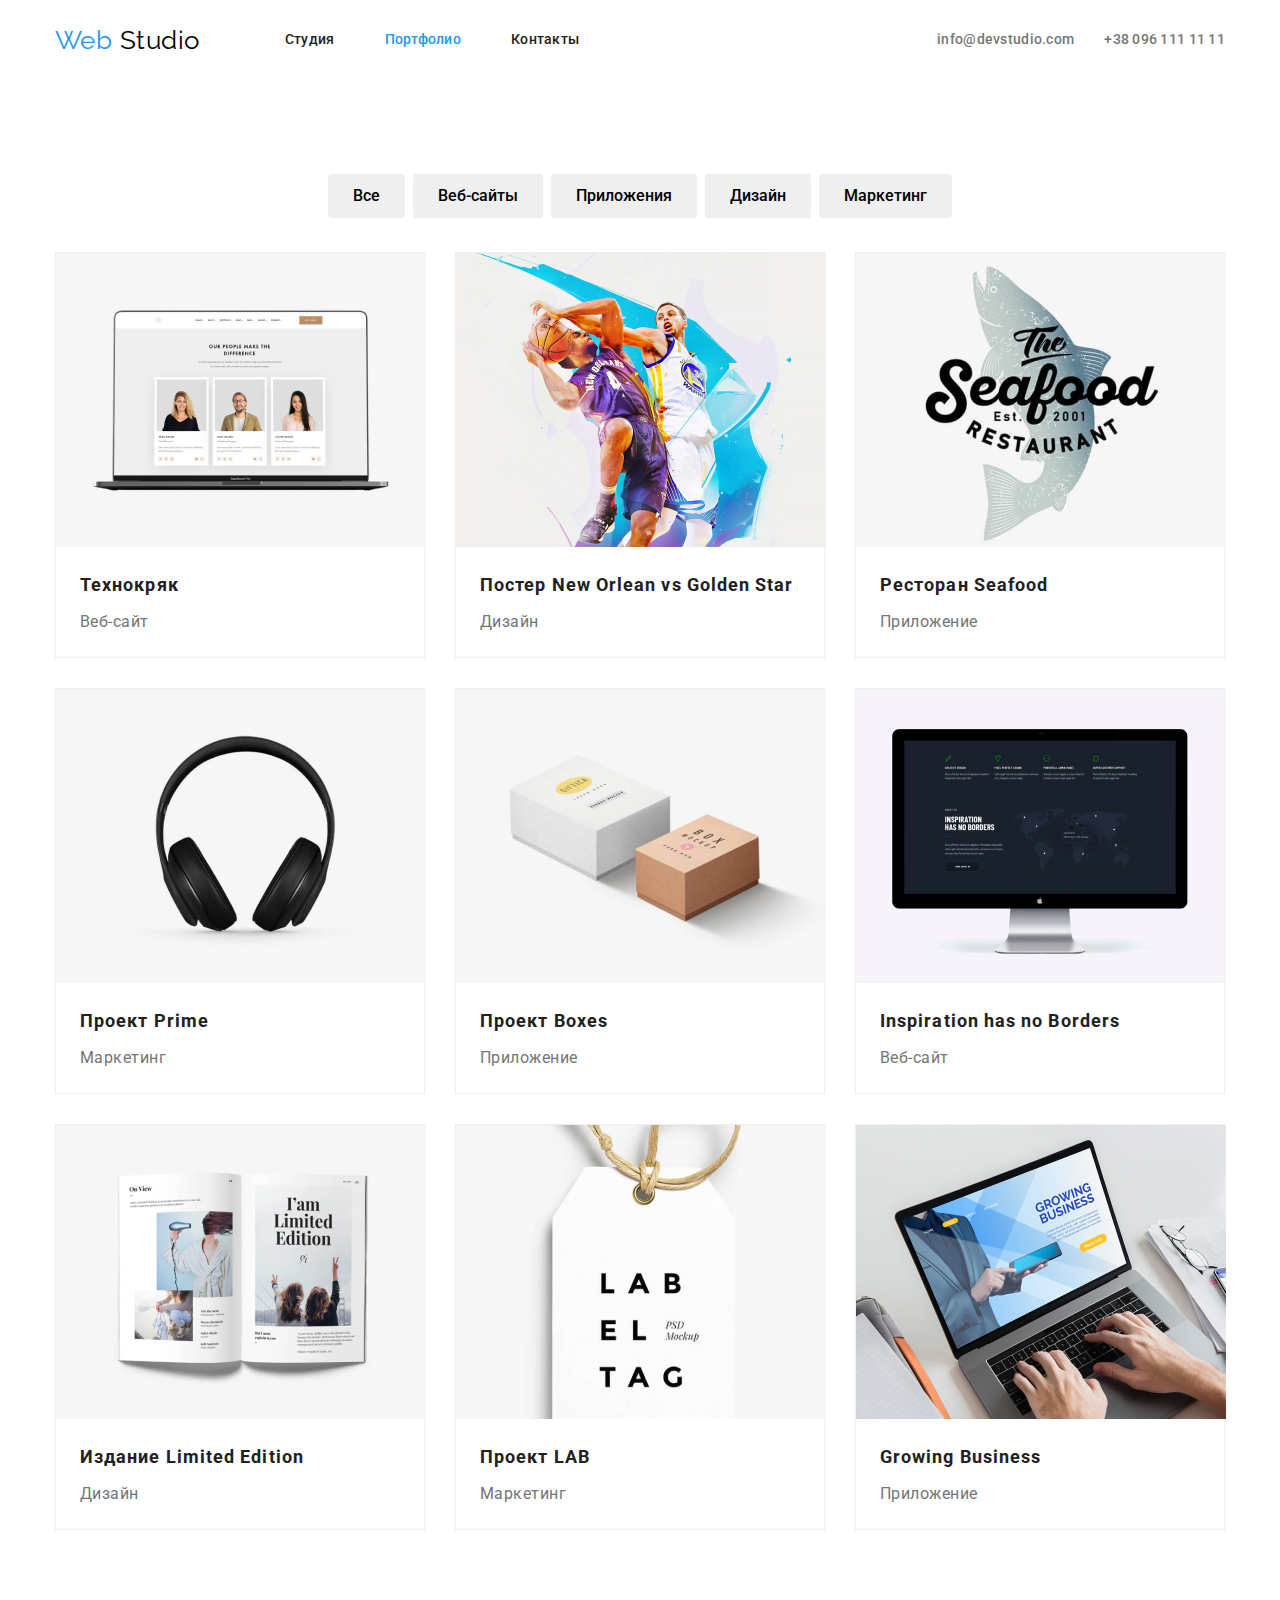
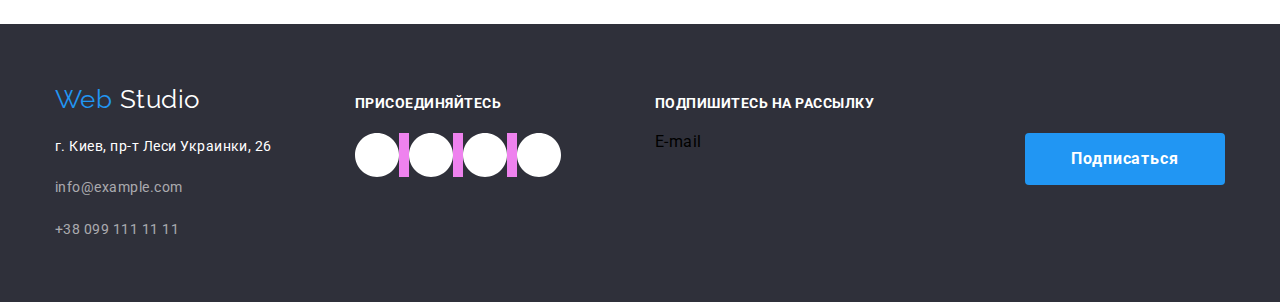
==== commit 5f665b87: "Правки соц сетей в Портфолио" ====
--- a/portfolio.html
+++ b/portfolio.html
@@ -234,25 +234,25 @@
 
 				<div class="footer-box social">
 					<p class="social title">Присоединяйтесь</p>
-					<ul class="list social">
-						<li>
-							<a href="#" target="_blank" rel="noreferrer noopener" aria-label="Instagram" class="social-link">
-								Instagram
-							</a>
-						</li>
-						<li>
-							<a href="#" target="_blank" rel="noreferrer noopener" aria-label="Twitter" class="social-link">
-								Twitter
-							</a>
-						</li>
-						<li>
-							<a href="#" target="_blank" rel="noreferrer noopener" aria-label="Facebook" class="social-link">
-								Facebook
-							</a>
-						</li>
-						<li>
-							<a href="#" target="_blank" rel="noreferrer noopener" aria-label="LinkedIn" class="social-link">
-								LinkedIn
+					<ul class="list social footer">
+						<li class="item-social footer">
+							<a href="#" target="_blank" rel="noreferrer noopener" aria-label="Instagram" class="team-link">
+								<img src="./img/social-links/ellipse.svg" alt="фон" />
+							</a>
+						</li>
+						<li class="item-social footer">
+							<a href="#" target="_blank" rel="noreferrer noopener" aria-label="Twitter" class="team-link">
+								<img src="./img/social-links/ellipse.svg" alt="фон" />
+							</a>
+						</li>
+						<li class="item-social footer">
+							<a href="#" target="_blank" rel="noreferrer noopener" aria-label="Facebook" class="team-link">
+								<img src="./img/social-links/ellipse.svg" alt="фон" />
+							</a>
+						</li>
+						<li class="item-social footer">
+							<a href="#" target="_blank" rel="noreferrer noopener" aria-label="LinkedIn" class="team-link">
+								<img src="./img/social-links/ellipse.svg" alt="фон" />
 							</a>
 						</li>
 					</ul>
--- a/css/style.css
+++ b/css/style.css
@@ -45,9 +45,8 @@
 	margin: 0;
 }
 
-/* Логотип */
-nav > a.logo {
-	/* outline: 2px solid tomato; */
+img {
+	display: block;
 }
 
 .logo {
@@ -289,6 +288,10 @@
 } */
 
 .work-title {
+	padding-top: 27px;
+	padding-bottom: 27px;
+	margin: 0;
+
 	font-weight: 700;
 	font-size: 14px;
 	line-height: 1.14;
@@ -313,6 +316,10 @@
 .team-item {
 	width: calc((100% - 90px) / 4);
 	margin-right: 30px;
+
+	background: var(--basic-background-color);
+	border-radius: 0px 0px 4px 4px;
+	box-shadow: 0px 2px 1px rgba(0, 0, 0, 0.2), 0px 1px 1px rgba(0, 0, 0, 0.14), 0px 1px 3px rgba(0, 0, 0, 0.12);
 }
 
 .team-item:nth-child(4n) {
@@ -363,6 +370,15 @@
 	justify-content: space-around;
 }
 
+/* Временный фон для карточек соц сетей */
+.list.social {
+	background-color: violet;
+}
+
+.item-social:not(:last-child) {
+	margin-right: 10px;
+}
+
 /* Постоянные клиенты */
 
 .list.clients {
@@ -394,7 +410,7 @@
 }
 
 .filter-container {
-	padding-bottom: 34px;
+	margin-bottom: 34px;
 	/* outline: 2px solid tomato; */
 }
 
@@ -435,6 +451,8 @@
 	width: calc((100% - 60px) / 3);
 	margin-right: 30px;
 	margin-bottom: 30px;
+
+	border: 1px solid #eeeeee;
 }
 
 .item-galary:nth-child(3n) {
@@ -561,10 +579,6 @@
 	margin-bottom: 20px;
 }
 
-.list.social {
-	margin-top: 20px;
-}
-
 .social {
 	margin: 0;
 
@@ -579,3 +593,8 @@
 .social-link {
 	color: var(--white-text-color);
 }
+
+.list.social.footer {
+	width: 206px;
+	margin-right: auto;
+}
